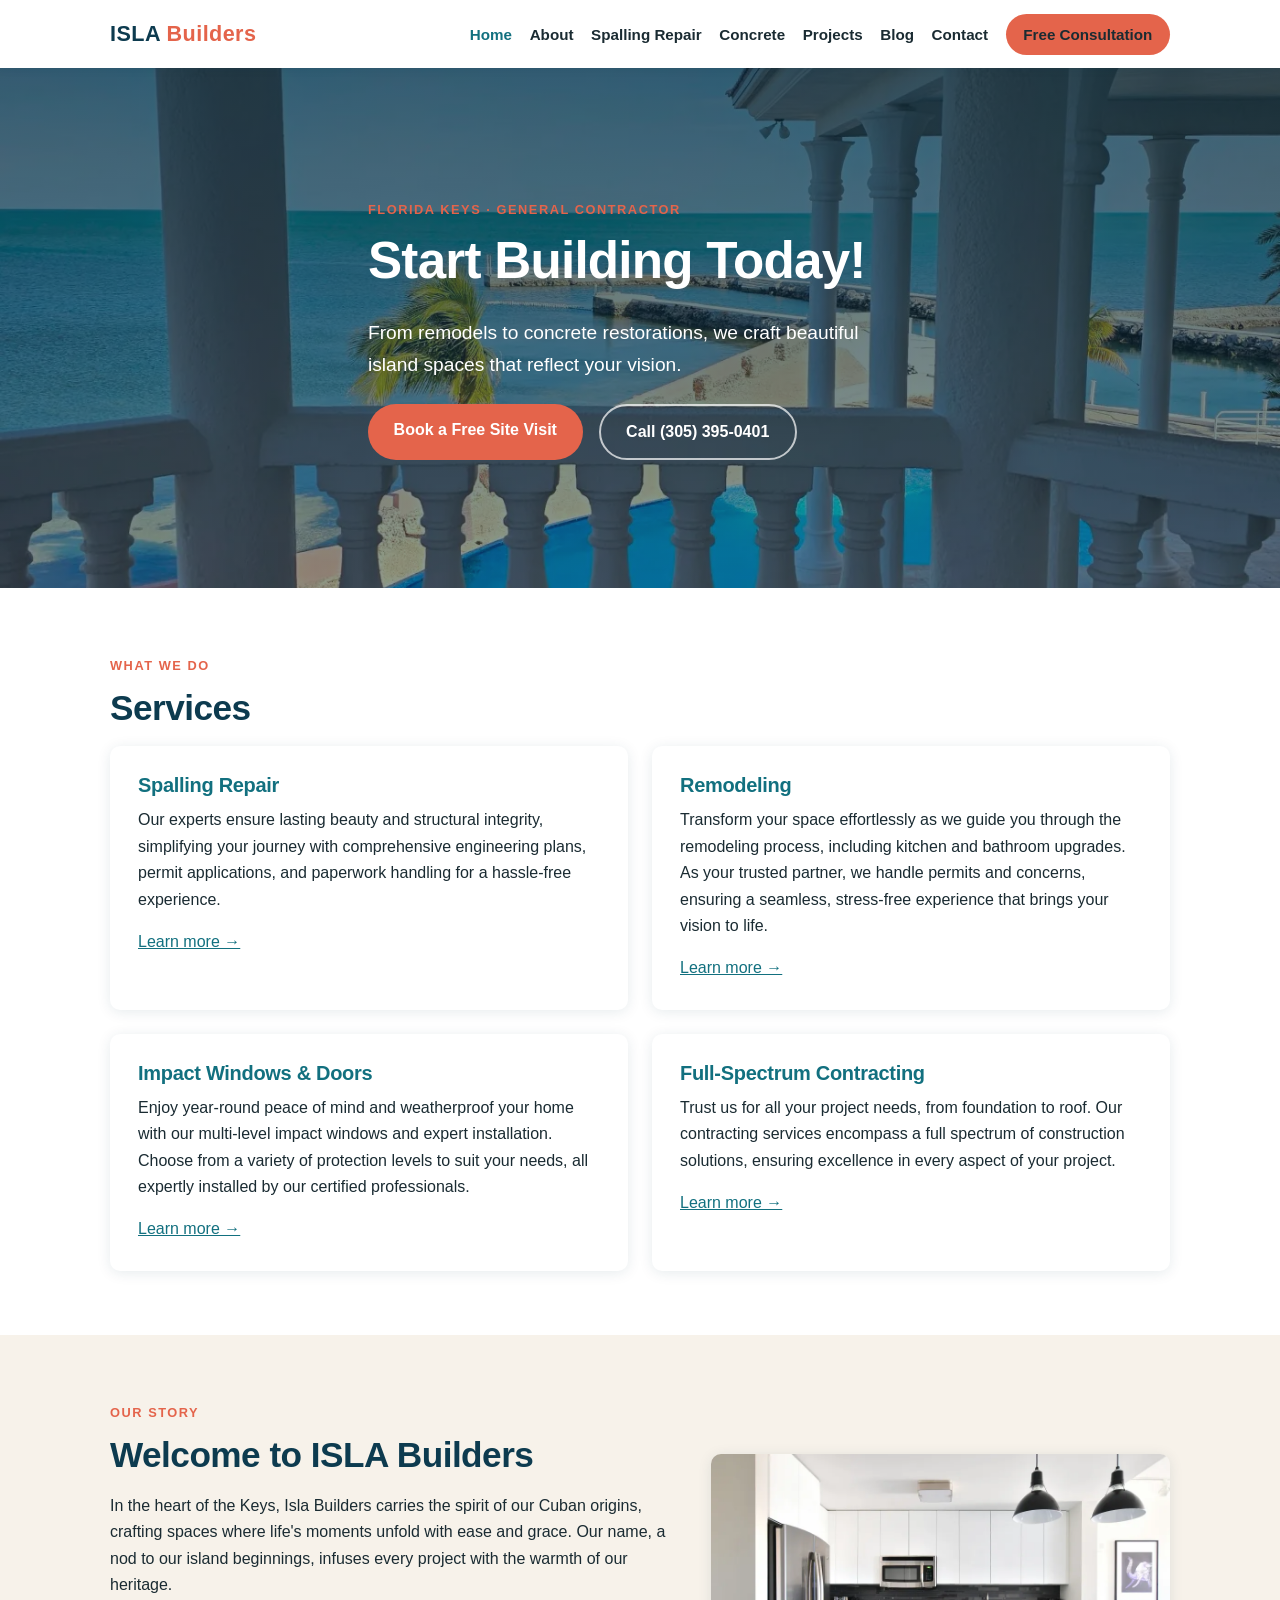
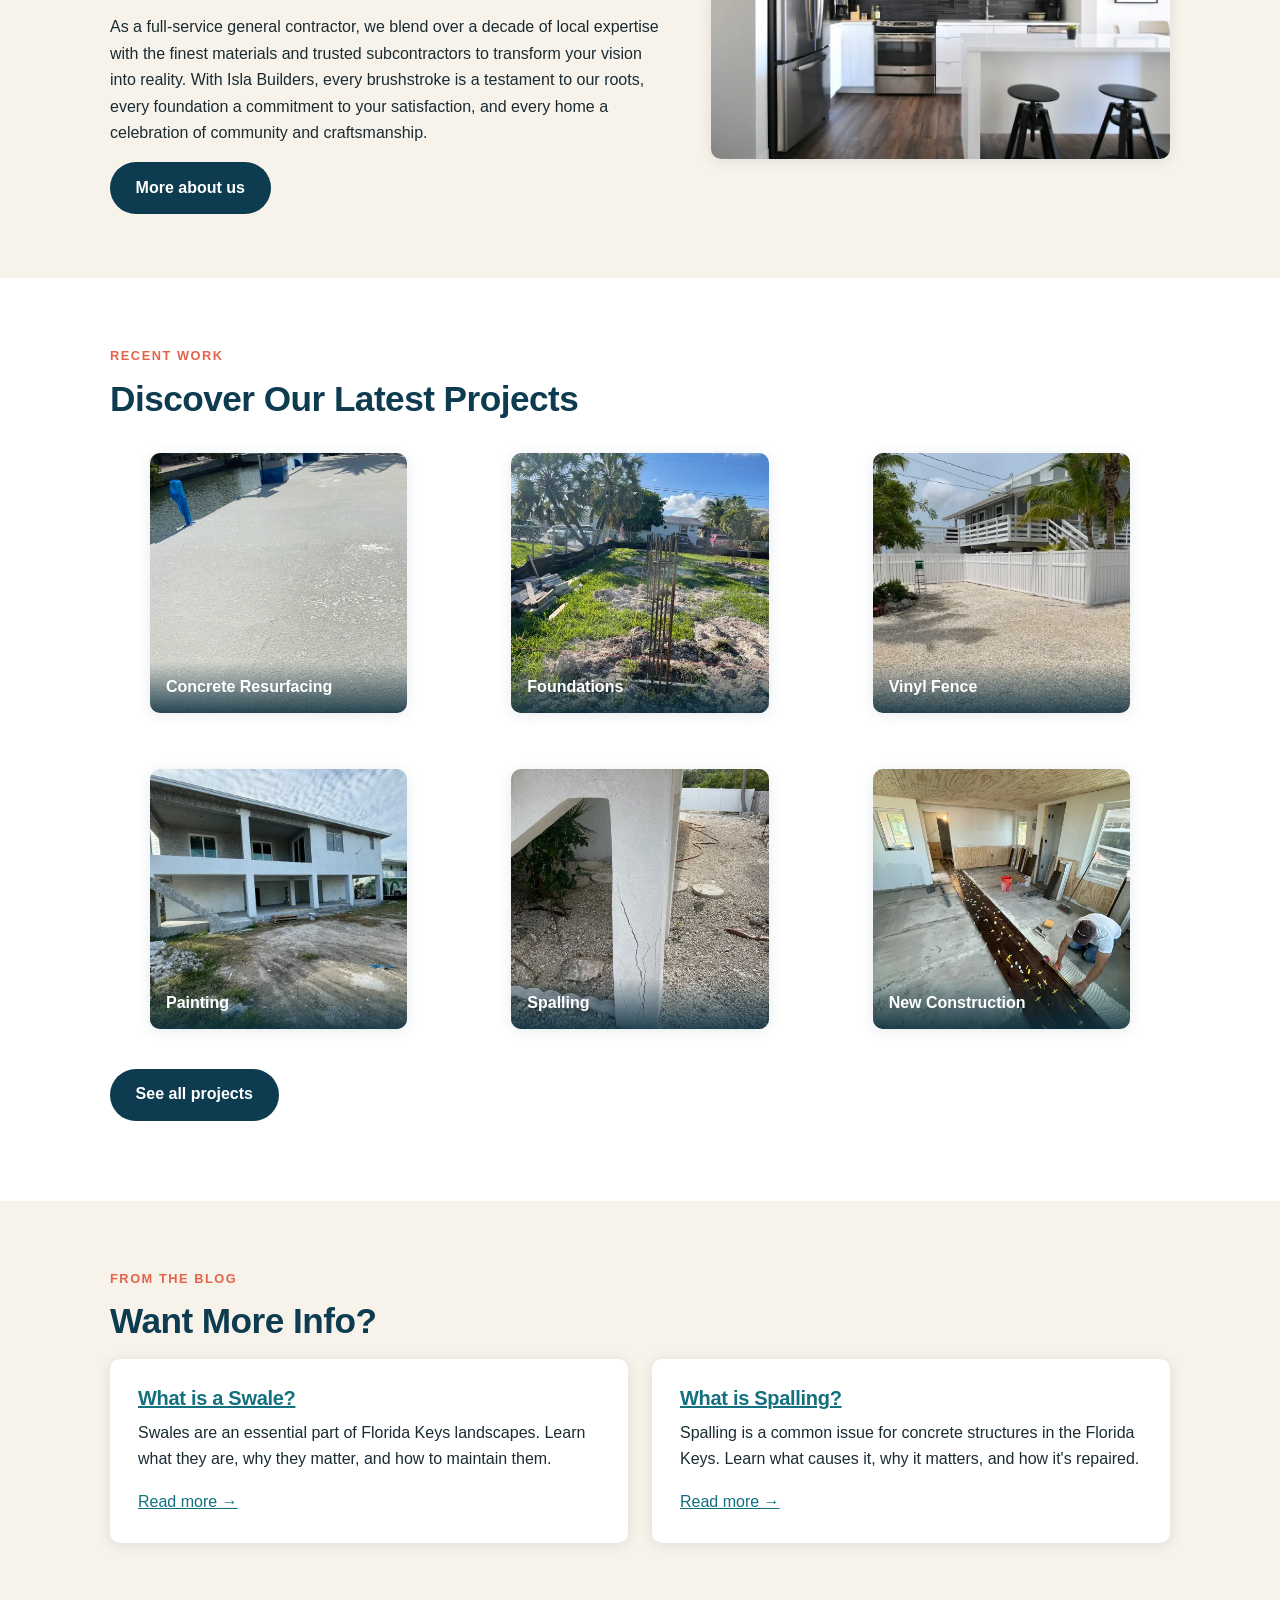
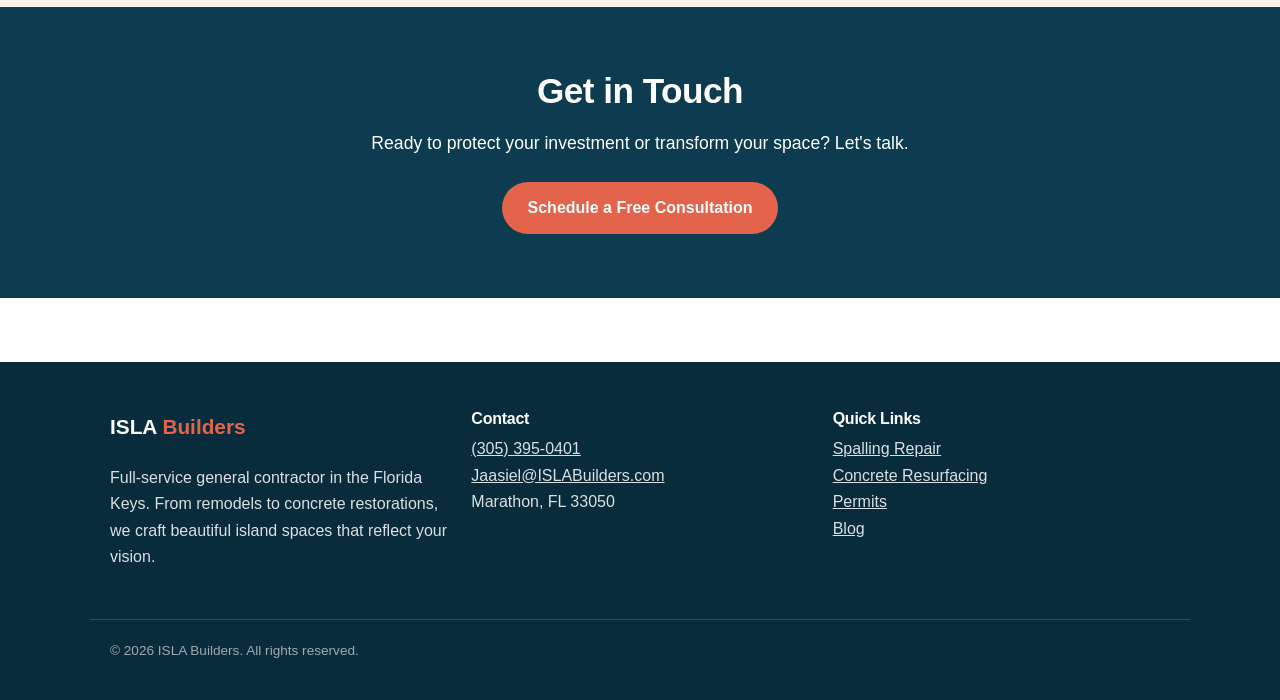
==== index.html @ 03d721b7 "Preview deploy of islabuilders.com rebuild Co-Authored-By: Claude Fable 5 <noreply@anthropic.com>" ====
<!DOCTYPE html><html lang="en"> <head><meta charset="utf-8"><meta name="viewport" content="width=device-width, initial-scale=1"><title>ISLA Builders — General Contractor in the Florida Keys</title><meta name="description" content="ISLA Builders is a full-service general contractor in the Florida Keys specializing in spalling repair, concrete resurfacing, remodeling, and impact windows."><link rel="icon" href="/favicon.ico"><link rel="canonical" href="https://bobtheminerbot.github.io/"><meta property="og:title" content="ISLA Builders — General Contractor in the Florida Keys"><meta property="og:description" content="ISLA Builders is a full-service general contractor in the Florida Keys specializing in spalling repair, concrete resurfacing, remodeling, and impact windows."><meta property="og:type" content="website"><script type="application/ld+json">{"@context":"https://schema.org","@type":"GeneralContractor","name":"ISLA Builders","telephone":"+1-305-395-0401","email":"Jaasiel@ISLABuilders.com","url":"https://www.islabuilders.com","address":{"@type":"PostalAddress","addressLocality":"Marathon","addressRegion":"FL","postalCode":"33050","addressCountry":"US"},"areaServed":"Florida Keys"}</script><link rel="stylesheet" href="/_astro/about.B6kE9vaZ.css">
<style>.hero[data-astro-cid-j7pv25f6]{position:relative;min-height:520px;display:flex}.hero-img[data-astro-cid-j7pv25f6]{position:absolute;inset:0;width:100%;height:100%;object-fit:cover}.hero-overlay[data-astro-cid-j7pv25f6]{position:relative;width:100%;display:flex;align-items:center;background:linear-gradient(#092c3cb8,#092c3c73);padding:6rem 0}.hero-overlay[data-astro-cid-j7pv25f6] h1[data-astro-cid-j7pv25f6],.hero-overlay[data-astro-cid-j7pv25f6] p[data-astro-cid-j7pv25f6]{color:var(--white)}.lede[data-astro-cid-j7pv25f6]{font-size:1.2rem;max-width:34rem}.hero-actions[data-astro-cid-j7pv25f6]{display:flex;gap:1rem;flex-wrap:wrap;margin-top:1.5rem}.welcome[data-astro-cid-j7pv25f6]{display:grid;grid-template-columns:1.1fr .9fr;gap:2.5rem;align-items:center}.welcome-img[data-astro-cid-j7pv25f6]{border-radius:var(--radius);box-shadow:var(--shadow)}@media(max-width:900px){.welcome[data-astro-cid-j7pv25f6]{grid-template-columns:1fr}}.cta-banner[data-astro-cid-j7pv25f6]{text-align:center}.cta-banner[data-astro-cid-j7pv25f6] p[data-astro-cid-j7pv25f6]{font-size:1.1rem;margin-bottom:1.5rem}
</style></head> <body> <header class="site-header" data-astro-cid-3ef6ksr2> <div class="container inner" data-astro-cid-3ef6ksr2> <a class="wordmark" href="/" data-astro-cid-3ef6ksr2>ISLA <span data-astro-cid-3ef6ksr2>Builders</span></a> <input type="checkbox" id="nav-toggle" aria-hidden="true" data-astro-cid-3ef6ksr2> <label for="nav-toggle" class="hamburger" aria-label="Menu" data-astro-cid-3ef6ksr2>☰</label> <nav data-astro-cid-3ef6ksr2> <a href="/" class="active" data-astro-cid-3ef6ksr2>Home</a><a href="/about" data-astro-cid-3ef6ksr2>About</a><a href="/spalling" data-astro-cid-3ef6ksr2>Spalling Repair</a><a href="/concrete-resurfacing" data-astro-cid-3ef6ksr2>Concrete</a><a href="/projects" data-astro-cid-3ef6ksr2>Projects</a><a href="/blog" data-astro-cid-3ef6ksr2>Blog</a><a href="/contact" data-astro-cid-3ef6ksr2>Contact</a> <a class="btn btn--primary nav-cta" href="/contact" data-astro-cid-3ef6ksr2>Free Consultation</a> </nav> </div> </header>  <main>  <section class="hero" data-astro-cid-j7pv25f6> <img src="/_astro/hero.CrGWL8c4_Z8zN9n.webp" srcset="/_astro/hero.CrGWL8c4_ZeI9fd.webp 800w, /_astro/hero.CrGWL8c4_2uaK2p.webp 1400w, /_astro/hero.CrGWL8c4_1uIW9t.webp 2000w" alt="ISLA Builders project in the Florida Keys" loading="eager" sizes="100vw" data-astro-cid-j7pv25f6="true" decoding="async" fetchpriority="auto" width="2500" height="3333" class="hero-img"> <div class="hero-overlay" data-astro-cid-j7pv25f6> <div class="container" data-astro-cid-j7pv25f6> <span class="kicker" data-astro-cid-j7pv25f6>Florida Keys · General Contractor</span> <h1 data-astro-cid-j7pv25f6>Start Building Today!</h1> <p class="lede" data-astro-cid-j7pv25f6>
From remodels to concrete restorations, we craft beautiful island
          spaces that reflect your vision.
</p> <div class="hero-actions" data-astro-cid-j7pv25f6> <a class="btn btn--primary" href="/contact" data-astro-cid-j7pv25f6>Book a Free Site Visit</a> <a class="btn btn--ghost" href="tel:+13053950401" data-astro-cid-j7pv25f6>Call (305) 395-0401</a> </div> </div> </div> </section> <section class="section" data-astro-cid-j7pv25f6> <div class="container" data-astro-cid-j7pv25f6> <span class="kicker" data-astro-cid-j7pv25f6>What we do</span> <h2 data-astro-cid-j7pv25f6>Services</h2> <div class="grid grid--2" data-astro-cid-j7pv25f6> <div class="card" data-astro-cid-j7pv25f6> <h3 data-astro-cid-j7pv25f6>Spalling Repair</h3> <p data-astro-cid-j7pv25f6>Our experts ensure lasting beauty and structural integrity, simplifying your journey with comprehensive engineering plans, permit applications, and paperwork handling for a hassle-free experience.</p> <a href="/spalling" data-astro-cid-j7pv25f6>Learn more →</a> </div><div class="card" data-astro-cid-j7pv25f6> <h3 data-astro-cid-j7pv25f6>Remodeling</h3> <p data-astro-cid-j7pv25f6>Transform your space effortlessly as we guide you through the remodeling process, including kitchen and bathroom upgrades. As your trusted partner, we handle permits and concerns, ensuring a seamless, stress-free experience that brings your vision to life.</p> <a href="/contact" data-astro-cid-j7pv25f6>Learn more →</a> </div><div class="card" data-astro-cid-j7pv25f6> <h3 data-astro-cid-j7pv25f6>Impact Windows &amp; Doors</h3> <p data-astro-cid-j7pv25f6>Enjoy year-round peace of mind and weatherproof your home with our multi-level impact windows and expert installation. Choose from a variety of protection levels to suit your needs, all expertly installed by our certified professionals.</p> <a href="/contact" data-astro-cid-j7pv25f6>Learn more →</a> </div><div class="card" data-astro-cid-j7pv25f6> <h3 data-astro-cid-j7pv25f6>Full-Spectrum Contracting</h3> <p data-astro-cid-j7pv25f6>Trust us for all your project needs, from foundation to roof. Our contracting services encompass a full spectrum of construction solutions, ensuring excellence in every aspect of your project.</p> <a href="/contact" data-astro-cid-j7pv25f6>Learn more →</a> </div> </div> </div> </section> <section class="section section--sand" data-astro-cid-j7pv25f6> <div class="container welcome" data-astro-cid-j7pv25f6> <div data-astro-cid-j7pv25f6> <span class="kicker" data-astro-cid-j7pv25f6>Our story</span> <h2 data-astro-cid-j7pv25f6>Welcome to ISLA Builders</h2> <p data-astro-cid-j7pv25f6>
In the heart of the Keys, Isla Builders carries the spirit of our
          Cuban origins, crafting spaces where life's moments unfold with ease
          and grace. Our name, a nod to our island beginnings, infuses every
          project with the warmth of our heritage.
</p> <p data-astro-cid-j7pv25f6>
As a full-service general contractor, we blend over a decade of local
          expertise with the finest materials and trusted subcontractors to
          transform your vision into reality. With Isla Builders, every
          brushstroke is a testament to our roots, every foundation a
          commitment to your satisfaction, and every home a celebration of
          community and craftsmanship.
</p> <a class="btn btn--navy" href="/about" data-astro-cid-j7pv25f6>More about us</a> </div> <img src="/_astro/welcome.XDSBcpjT_Z9kt5L.webp" srcset="/_astro/welcome.XDSBcpjT_U7wx4.webp 600w, /_astro/welcome.XDSBcpjT_Z2kfrTA.webp 1000w" alt="Craftsmanship by ISLA Builders" sizes="(max-width: 900px) 100vw, 50vw" data-astro-cid-j7pv25f6="true" loading="lazy" decoding="async" fetchpriority="auto" width="2500" height="1660" class="welcome-img"> </div> </section> <section class="section" data-astro-cid-j7pv25f6> <div class="container" data-astro-cid-j7pv25f6> <span class="kicker" data-astro-cid-j7pv25f6>Recent work</span> <h2 data-astro-cid-j7pv25f6>Discover Our Latest Projects</h2> <div class="grid grid--3" data-astro-cid-j7pv25f6> <figure class="photo-card" data-astro-cid-j7pv25f6> <img src="/_astro/concrete-resurfacing.CTmyqhlK_TsqC7.webp" srcset="/_astro/concrete-resurfacing.CTmyqhlK_Z1yEW2E.webp 500w, /_astro/concrete-resurfacing.CTmyqhlK_1rvpsD.webp 800w" alt="Concrete Resurfacing" sizes="(max-width: 600px) 100vw, 33vw" data-astro-cid-j7pv25f6="true" loading="lazy" decoding="async" fetchpriority="auto" width="2500" height="3333"> <figcaption data-astro-cid-j7pv25f6>Concrete Resurfacing</figcaption> </figure><figure class="photo-card" data-astro-cid-j7pv25f6> <img src="/_astro/foundations.DHDnV-u3_Z13i0Rs.webp" srcset="/_astro/foundations.DHDnV-u3_Z1CDR5E.webp 500w, /_astro/foundations.DHDnV-u3_Z7KvrJ.webp 800w" alt="Foundations" sizes="(max-width: 600px) 100vw, 33vw" data-astro-cid-j7pv25f6="true" loading="lazy" decoding="async" fetchpriority="auto" width="2500" height="3333"> <figcaption data-astro-cid-j7pv25f6>Foundations</figcaption> </figure><figure class="photo-card" data-astro-cid-j7pv25f6> <img src="/_astro/vinyl-fence.CwsqOlNO_1XmlJ8.webp" srcset="/_astro/vinyl-fence.CwsqOlNO_Z1ypPCJ.webp 500w, /_astro/vinyl-fence.CwsqOlNO_2r6fVn.webp 800w" alt="Vinyl Fence" sizes="(max-width: 600px) 100vw, 33vw" data-astro-cid-j7pv25f6="true" loading="lazy" decoding="async" fetchpriority="auto" width="2500" height="1875"> <figcaption data-astro-cid-j7pv25f6>Vinyl Fence</figcaption> </figure><figure class="photo-card" data-astro-cid-j7pv25f6> <img src="/_astro/painting.Dml4ag6__1ppswR.webp" srcset="/_astro/painting.Dml4ag6__B7Wqy.webp 500w, /_astro/painting.Dml4ag6__Z2j8DE0.webp 800w" alt="Painting" sizes="(max-width: 600px) 100vw, 33vw" data-astro-cid-j7pv25f6="true" loading="lazy" decoding="async" fetchpriority="auto" width="2500" height="1875"> <figcaption data-astro-cid-j7pv25f6>Painting</figcaption> </figure><figure class="photo-card" data-astro-cid-j7pv25f6> <img src="/_astro/spalling.CoTnI0O1_Tjk2N.webp" srcset="/_astro/spalling.CoTnI0O1_Z24q8ld.webp 500w, /_astro/spalling.CoTnI0O1_Z2cs8yo.webp 800w" alt="Spalling" sizes="(max-width: 600px) 100vw, 33vw" data-astro-cid-j7pv25f6="true" loading="lazy" decoding="async" fetchpriority="auto" width="2500" height="3333"> <figcaption data-astro-cid-j7pv25f6>Spalling</figcaption> </figure><figure class="photo-card" data-astro-cid-j7pv25f6> <img src="/_astro/new-construction.BGRtjx3L_MRjAK.webp" srcset="/_astro/new-construction.BGRtjx3L_2w1t7q.webp 500w, /_astro/new-construction.BGRtjx3L_Z1063DY.webp 800w" alt="New Construction" sizes="(max-width: 600px) 100vw, 33vw" data-astro-cid-j7pv25f6="true" loading="lazy" decoding="async" fetchpriority="auto" width="2500" height="3333"> <figcaption data-astro-cid-j7pv25f6>New Construction</figcaption> </figure> </div> <p style="margin-top:1.5rem;" data-astro-cid-j7pv25f6><a class="btn btn--navy" href="/projects" data-astro-cid-j7pv25f6>See all projects</a></p> </div> </section> <section class="section section--sand" data-astro-cid-j7pv25f6> <div class="container" data-astro-cid-j7pv25f6> <span class="kicker" data-astro-cid-j7pv25f6>From the blog</span> <h2 data-astro-cid-j7pv25f6>Want More Info?</h2> <div class="grid grid--2" data-astro-cid-j7pv25f6> <div class="card" data-astro-cid-j7pv25f6> <h3 data-astro-cid-j7pv25f6><a href="/blog/what-is-a-swale" data-astro-cid-j7pv25f6>What is a Swale?</a></h3> <p data-astro-cid-j7pv25f6>Swales are an essential part of Florida Keys landscapes. Learn what they are, why they matter, and how to maintain them.</p> <a href="/blog/what-is-a-swale" data-astro-cid-j7pv25f6>Read more →</a> </div><div class="card" data-astro-cid-j7pv25f6> <h3 data-astro-cid-j7pv25f6><a href="/blog/spalling" data-astro-cid-j7pv25f6>What is Spalling?</a></h3> <p data-astro-cid-j7pv25f6>Spalling is a common issue for concrete structures in the Florida Keys. Learn what causes it, why it matters, and how it&#39;s repaired.</p> <a href="/blog/spalling" data-astro-cid-j7pv25f6>Read more →</a> </div> </div> </div> </section> <section class="section section--navy" data-astro-cid-j7pv25f6> <div class="container cta-banner" data-astro-cid-j7pv25f6> <h2 data-astro-cid-j7pv25f6>Get in Touch</h2> <p data-astro-cid-j7pv25f6>Ready to protect your investment or transform your space? Let's talk.</p> <a class="btn btn--primary" href="/contact" data-astro-cid-j7pv25f6>Schedule a Free Consultation</a> </div> </section>  </main> <footer class="site-footer" data-astro-cid-sz7xmlte> <div class="container grid grid--3" data-astro-cid-sz7xmlte> <div data-astro-cid-sz7xmlte> <p class="wordmark" data-astro-cid-sz7xmlte>ISLA <span data-astro-cid-sz7xmlte>Builders</span></p> <p data-astro-cid-sz7xmlte>
Full-service general contractor in the Florida Keys. From remodels to
        concrete restorations, we craft beautiful island spaces that reflect
        your vision.
</p> </div> <div data-astro-cid-sz7xmlte> <h3 data-astro-cid-sz7xmlte>Contact</h3> <p data-astro-cid-sz7xmlte> <a href="tel:+13053950401" data-astro-cid-sz7xmlte>(305) 395-0401</a><br data-astro-cid-sz7xmlte> <a href="mailto:Jaasiel@ISLABuilders.com" data-astro-cid-sz7xmlte>Jaasiel@ISLABuilders.com</a><br data-astro-cid-sz7xmlte>
Marathon, FL 33050
</p> </div> <div data-astro-cid-sz7xmlte> <h3 data-astro-cid-sz7xmlte>Quick Links</h3> <p data-astro-cid-sz7xmlte> <a href="/spalling" data-astro-cid-sz7xmlte>Spalling Repair</a><br data-astro-cid-sz7xmlte> <a href="/concrete-resurfacing" data-astro-cid-sz7xmlte>Concrete Resurfacing</a><br data-astro-cid-sz7xmlte> <a href="/permits" data-astro-cid-sz7xmlte>Permits</a><br data-astro-cid-sz7xmlte> <a href="/blog" data-astro-cid-sz7xmlte>Blog</a> </p> </div> </div> <div class="container legal" data-astro-cid-sz7xmlte> <p data-astro-cid-sz7xmlte>© 2026 ISLA Builders. All rights reserved.</p> </div> </footer>  </body></html>
---- _astro/about.B6kE9vaZ.css ----
.site-header[data-astro-cid-3ef6ksr2]{position:sticky;top:0;z-index:50;background:var(--white);box-shadow:0 1px 8px #0d3b4f1f}.inner[data-astro-cid-3ef6ksr2]{display:flex;align-items:center;justify-content:space-between;padding-top:.85rem;padding-bottom:.85rem;gap:1rem}.wordmark[data-astro-cid-3ef6ksr2]{font-size:1.35rem;font-weight:800;letter-spacing:.02em;color:var(--navy);text-decoration:none}.wordmark[data-astro-cid-3ef6ksr2] span[data-astro-cid-3ef6ksr2]{color:var(--coral)}nav[data-astro-cid-3ef6ksr2]{display:flex;align-items:center;gap:1.1rem;flex-wrap:wrap}nav[data-astro-cid-3ef6ksr2] a[data-astro-cid-3ef6ksr2]{color:var(--ink);text-decoration:none;font-weight:600;font-size:.95rem}nav[data-astro-cid-3ef6ksr2] a[data-astro-cid-3ef6ksr2]:hover,nav[data-astro-cid-3ef6ksr2] a[data-astro-cid-3ef6ksr2].active{color:var(--teal)}.nav-cta[data-astro-cid-3ef6ksr2]{color:var(--white);padding:.5rem 1.1rem;font-size:.9rem}#nav-toggle[data-astro-cid-3ef6ksr2],.hamburger[data-astro-cid-3ef6ksr2]{display:none}@media(max-width:820px){.hamburger[data-astro-cid-3ef6ksr2]{display:block;font-size:1.6rem;color:var(--navy);cursor:pointer;user-select:none}nav[data-astro-cid-3ef6ksr2]{display:none;position:absolute;top:100%;left:0;right:0;flex-direction:column;background:var(--white);padding:1rem 1.25rem 1.5rem;box-shadow:0 8px 16px #0d3b4f26}#nav-toggle[data-astro-cid-3ef6ksr2]:checked~nav[data-astro-cid-3ef6ksr2]{display:flex}}.site-footer[data-astro-cid-sz7xmlte]{background:var(--navy-dark);color:#ffffffd9;padding:3rem 0 1.5rem;margin-top:4rem}.site-footer[data-astro-cid-sz7xmlte] h3[data-astro-cid-sz7xmlte]{color:var(--white);font-size:1rem}.site-footer[data-astro-cid-sz7xmlte] a[data-astro-cid-sz7xmlte]{color:#ffffffd9}.site-footer[data-astro-cid-sz7xmlte] a[data-astro-cid-sz7xmlte]:hover{color:var(--white)}.wordmark[data-astro-cid-sz7xmlte]{font-size:1.3rem;font-weight:800;color:var(--white)}.wordmark[data-astro-cid-sz7xmlte] span[data-astro-cid-sz7xmlte]{color:var(--coral)}.legal[data-astro-cid-sz7xmlte]{margin-top:2rem;padding-top:1.25rem;border-top:1px solid rgba(255,255,255,.15);font-size:.85rem;color:#fff9}:root{--navy: #0d3b4f;--navy-dark: #092c3c;--teal: #12707f;--sand: #f7f2ea;--sand-dark: #efe6d8;--coral: #e4644b;--coral-dark: #c94f38;--ink: #1a2b32;--muted: #5b6f78;--white: #ffffff;--radius: 10px;--shadow: 0 2px 14px rgba(13, 59, 79, .1);--font: -apple-system, BlinkMacSystemFont, "Segoe UI", Roboto, Helvetica, Arial, sans-serif}*{box-sizing:border-box}html{font-family:var(--font);color:var(--ink);background:var(--white);scroll-behavior:smooth}body{margin:0;line-height:1.65}img{max-width:100%;height:auto;display:block}h1,h2,h3,h4{line-height:1.15;letter-spacing:-.015em;color:var(--navy);margin:0 0 .5em}h1{font-size:clamp(2rem,5vw,3.2rem);font-weight:800}h2{font-size:clamp(1.5rem,3.5vw,2.2rem);font-weight:750}h3{font-size:1.25rem;font-weight:700}p{margin:0 0 1em}a{color:var(--teal)}.container{max-width:1100px;margin:0 auto;padding:0 1.25rem}.section{padding:4rem 0}.section--sand{background:var(--sand)}.section--navy{background:var(--navy)}.section--navy h2,.section--navy p{color:var(--white)}.kicker{display:inline-block;text-transform:uppercase;letter-spacing:.12em;font-size:.8rem;font-weight:700;color:var(--coral);margin-bottom:.75rem}.btn{display:inline-block;padding:.8rem 1.6rem;border-radius:999px;font-weight:700;text-decoration:none;transition:background .15s ease,transform .15s ease}.btn:hover{transform:translateY(-1px)}.btn--primary{background:var(--coral);color:var(--white)}.btn--primary:hover{background:var(--coral-dark)}.btn--ghost{background:transparent;color:var(--white);border:2px solid rgba(255,255,255,.7)}.btn--ghost:hover{border-color:var(--white)}.btn--navy{background:var(--navy);color:var(--white)}.btn--navy:hover{background:var(--navy-dark)}.grid{display:grid;gap:1.5rem}.grid--2{grid-template-columns:repeat(2,1fr)}.grid--3{grid-template-columns:repeat(3,1fr)}.grid--4{grid-template-columns:repeat(4,1fr)}@media(max-width:900px){.grid--3,.grid--4{grid-template-columns:repeat(2,1fr)}}@media(max-width:600px){.grid--2,.grid--3,.grid--4{grid-template-columns:1fr}.section{padding:2.75rem 0}}.card{background:var(--white);border-radius:var(--radius);box-shadow:var(--shadow);padding:1.75rem}.card h3{color:var(--teal)}.photo-card{position:relative;border-radius:var(--radius);overflow:hidden;box-shadow:var(--shadow)}.photo-card img{width:100%;height:260px;object-fit:cover}.photo-card figcaption{position:absolute;inset:auto 0 0;padding:.75rem 1rem;background:linear-gradient(transparent,#092c3cd9);color:var(--white);font-weight:700}.prose{max-width:720px}.prose h2,.prose h3,.prose h4{margin-top:1.75em}.prose img{border-radius:var(--radius)}
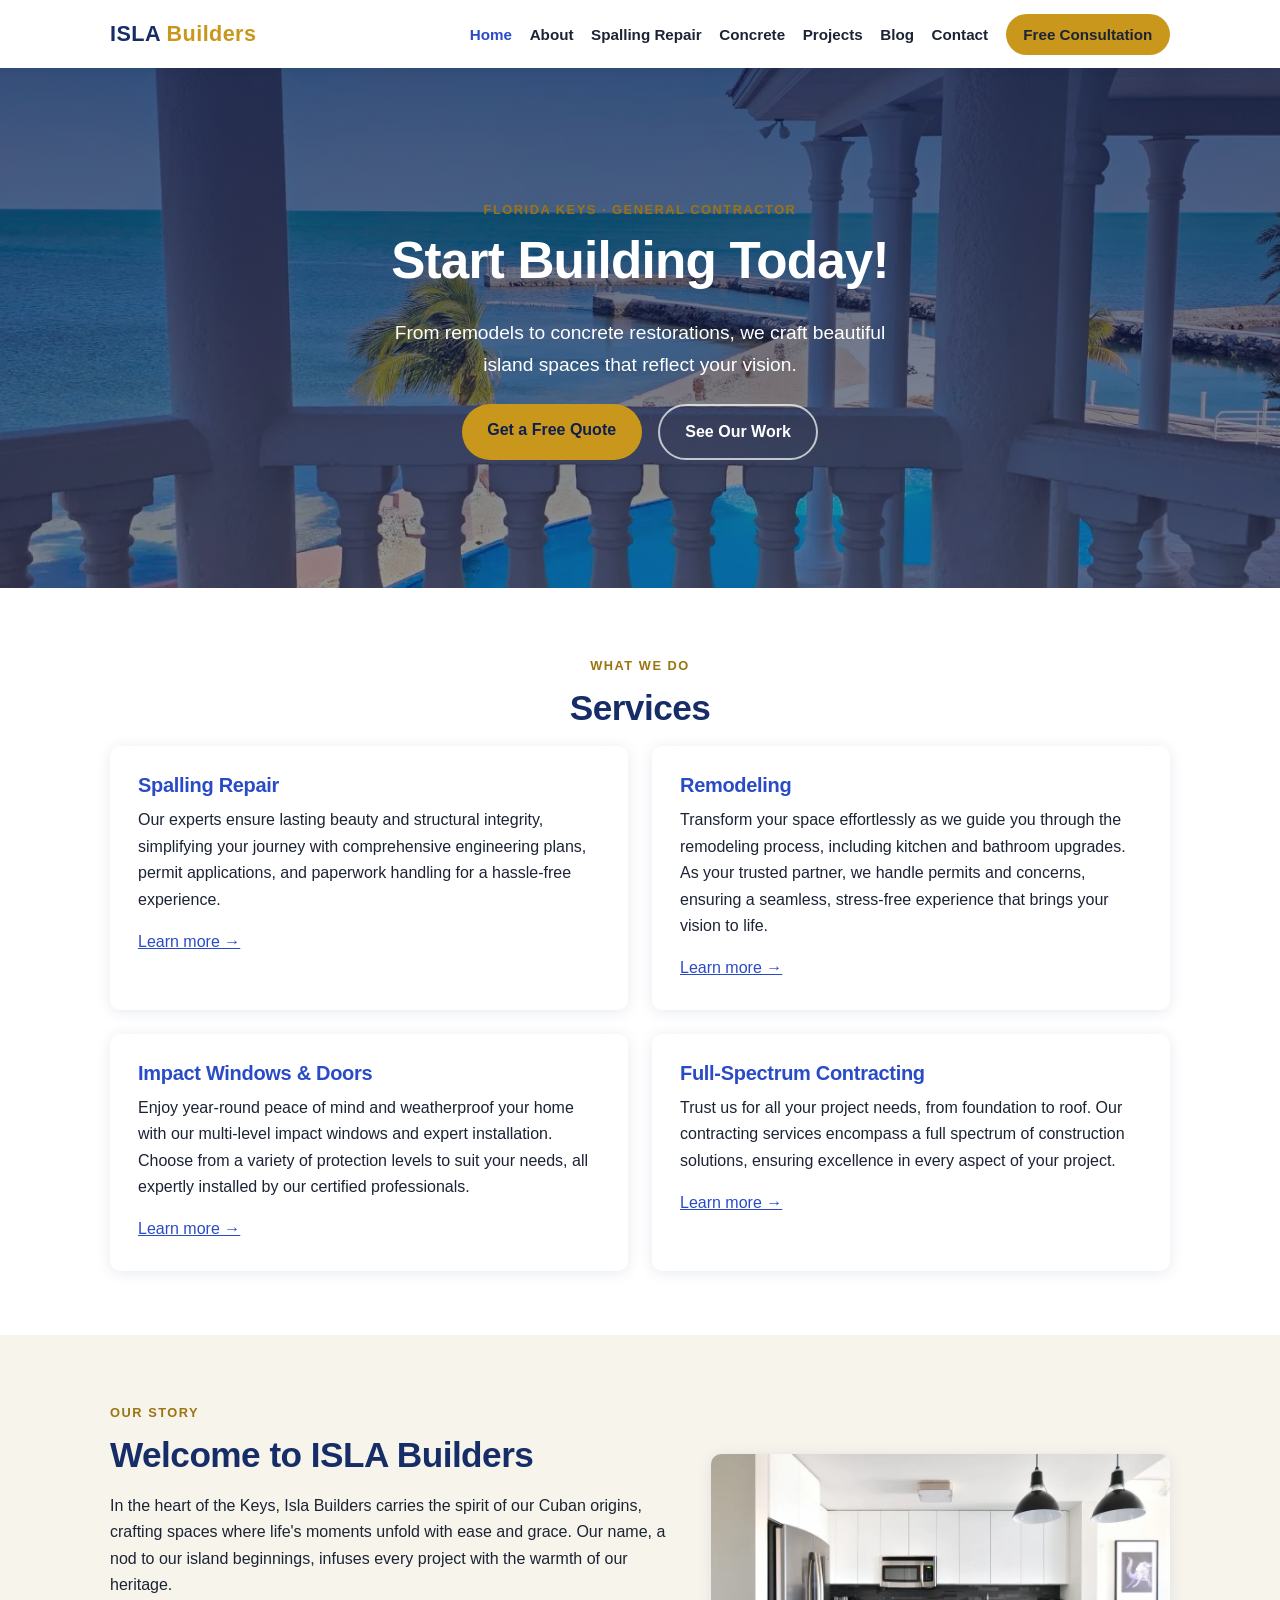
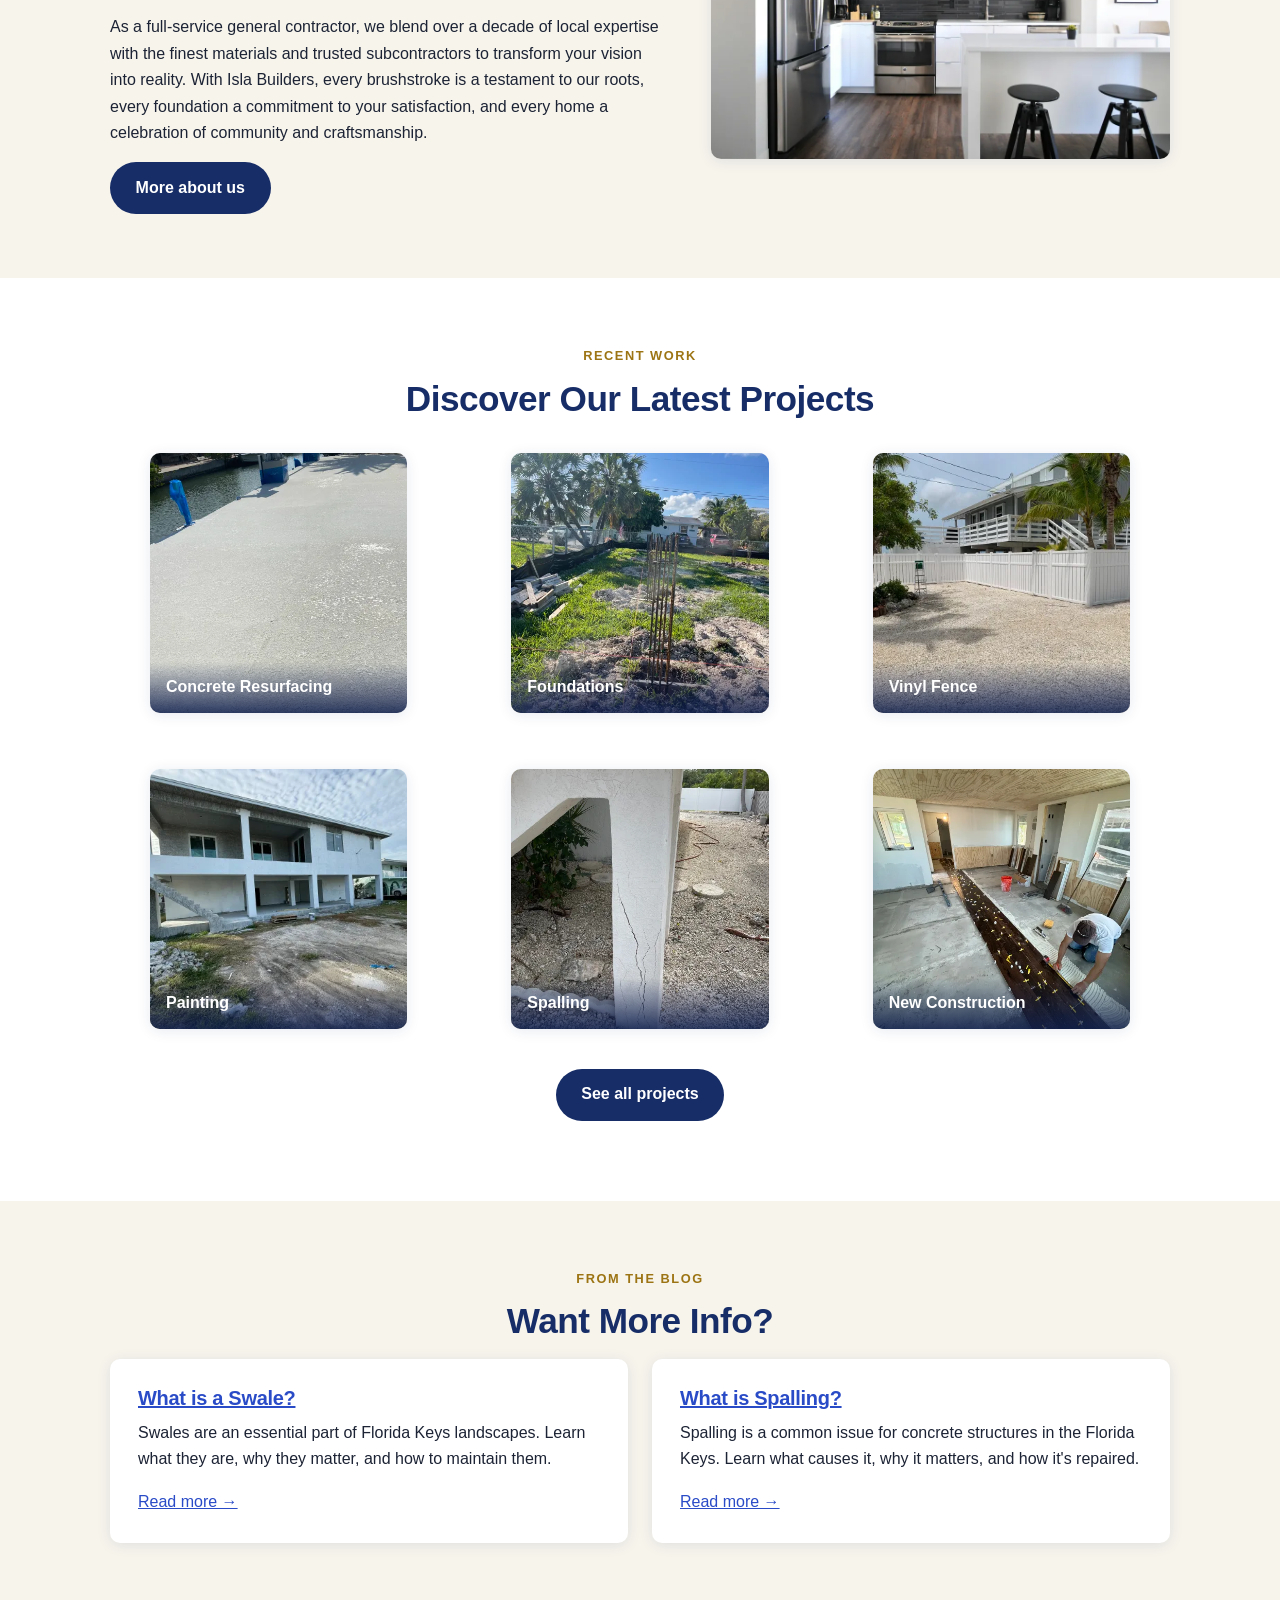
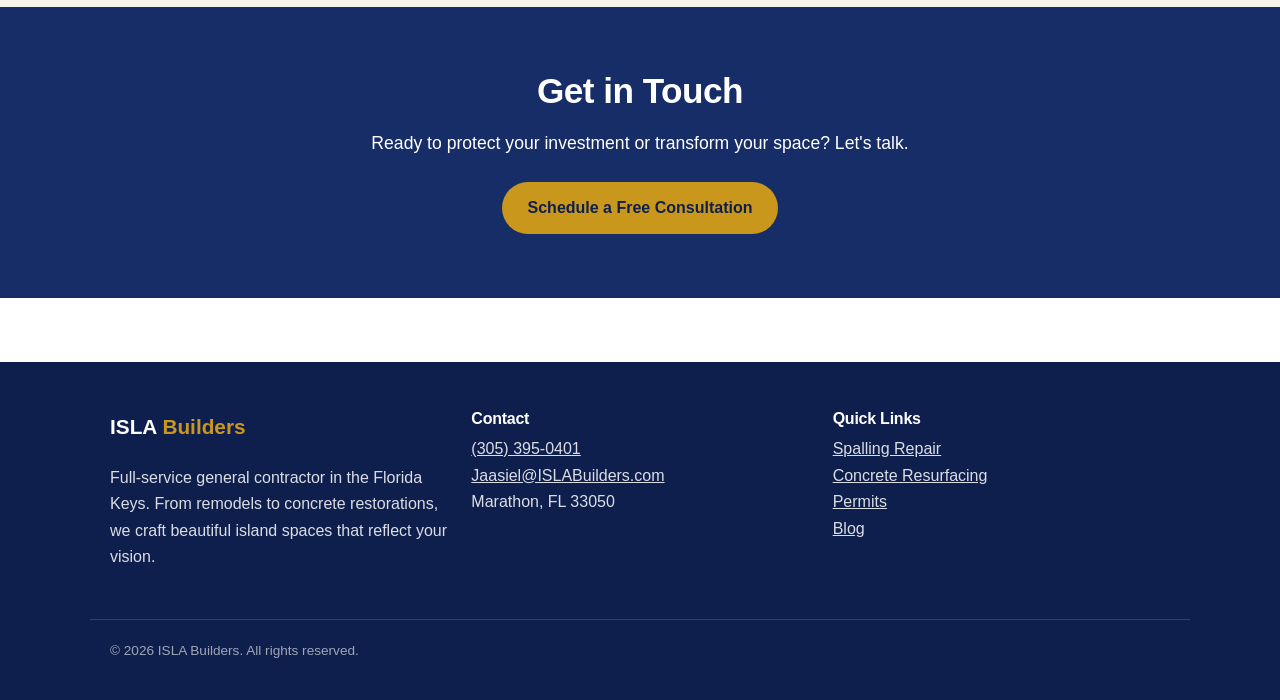
==== commit 73ef533c: "Deploy: royal blue/gold palette, centered layout, contact form Co-Authored-By: Claude Fable 5 <norep" ====
--- a/index.html
+++ b/index.html
@@ -1,9 +1,9 @@
-<!DOCTYPE html><html lang="en"> <head><meta charset="utf-8"><meta name="viewport" content="width=device-width, initial-scale=1"><title>ISLA Builders — General Contractor in the Florida Keys</title><meta name="description" content="ISLA Builders is a full-service general contractor in the Florida Keys specializing in spalling repair, concrete resurfacing, remodeling, and impact windows."><link rel="icon" href="/favicon.ico"><link rel="canonical" href="https://bobtheminerbot.github.io/"><meta property="og:title" content="ISLA Builders — General Contractor in the Florida Keys"><meta property="og:description" content="ISLA Builders is a full-service general contractor in the Florida Keys specializing in spalling repair, concrete resurfacing, remodeling, and impact windows."><meta property="og:type" content="website"><script type="application/ld+json">{"@context":"https://schema.org","@type":"GeneralContractor","name":"ISLA Builders","telephone":"+1-305-395-0401","email":"Jaasiel@ISLABuilders.com","url":"https://www.islabuilders.com","address":{"@type":"PostalAddress","addressLocality":"Marathon","addressRegion":"FL","postalCode":"33050","addressCountry":"US"},"areaServed":"Florida Keys"}</script><link rel="stylesheet" href="/_astro/about.B6kE9vaZ.css">
-<style>.hero[data-astro-cid-j7pv25f6]{position:relative;min-height:520px;display:flex}.hero-img[data-astro-cid-j7pv25f6]{position:absolute;inset:0;width:100%;height:100%;object-fit:cover}.hero-overlay[data-astro-cid-j7pv25f6]{position:relative;width:100%;display:flex;align-items:center;background:linear-gradient(#092c3cb8,#092c3c73);padding:6rem 0}.hero-overlay[data-astro-cid-j7pv25f6] h1[data-astro-cid-j7pv25f6],.hero-overlay[data-astro-cid-j7pv25f6] p[data-astro-cid-j7pv25f6]{color:var(--white)}.lede[data-astro-cid-j7pv25f6]{font-size:1.2rem;max-width:34rem}.hero-actions[data-astro-cid-j7pv25f6]{display:flex;gap:1rem;flex-wrap:wrap;margin-top:1.5rem}.welcome[data-astro-cid-j7pv25f6]{display:grid;grid-template-columns:1.1fr .9fr;gap:2.5rem;align-items:center}.welcome-img[data-astro-cid-j7pv25f6]{border-radius:var(--radius);box-shadow:var(--shadow)}@media(max-width:900px){.welcome[data-astro-cid-j7pv25f6]{grid-template-columns:1fr}}.cta-banner[data-astro-cid-j7pv25f6]{text-align:center}.cta-banner[data-astro-cid-j7pv25f6] p[data-astro-cid-j7pv25f6]{font-size:1.1rem;margin-bottom:1.5rem}
+<!DOCTYPE html><html lang="en"> <head><meta charset="utf-8"><meta name="viewport" content="width=device-width, initial-scale=1"><title>ISLA Builders — General Contractor in the Florida Keys</title><meta name="description" content="ISLA Builders is a full-service general contractor in the Florida Keys specializing in spalling repair, concrete resurfacing, remodeling, and impact windows."><link rel="icon" href="/favicon.ico"><link rel="canonical" href="https://bobtheminerbot.github.io/"><meta property="og:title" content="ISLA Builders — General Contractor in the Florida Keys"><meta property="og:description" content="ISLA Builders is a full-service general contractor in the Florida Keys specializing in spalling repair, concrete resurfacing, remodeling, and impact windows."><meta property="og:type" content="website"><script type="application/ld+json">{"@context":"https://schema.org","@type":"GeneralContractor","name":"ISLA Builders","telephone":"+1-305-395-0401","email":"Jaasiel@ISLABuilders.com","url":"https://www.islabuilders.com","address":{"@type":"PostalAddress","addressLocality":"Marathon","addressRegion":"FL","postalCode":"33050","addressCountry":"US"},"areaServed":"Florida Keys"}</script><link rel="stylesheet" href="/_astro/about.gIAA44RT.css">
+<style>.hero[data-astro-cid-j7pv25f6]{position:relative;min-height:520px;display:flex}.hero-img[data-astro-cid-j7pv25f6]{position:absolute;inset:0;width:100%;height:100%;object-fit:cover}.hero-overlay[data-astro-cid-j7pv25f6]{position:relative;width:100%;display:flex;align-items:center;background:linear-gradient(#0f1f4dbd,#0f1f4d73);padding:6rem 0}.hero-overlay[data-astro-cid-j7pv25f6] h1[data-astro-cid-j7pv25f6],.hero-overlay[data-astro-cid-j7pv25f6] p[data-astro-cid-j7pv25f6]{color:var(--white)}.hero-overlay[data-astro-cid-j7pv25f6] .container[data-astro-cid-j7pv25f6]{text-align:center}.lede[data-astro-cid-j7pv25f6]{font-size:1.2rem;max-width:34rem;margin-inline:auto}.hero-actions[data-astro-cid-j7pv25f6]{display:flex;gap:1rem;flex-wrap:wrap;margin-top:1.5rem;justify-content:center}.welcome[data-astro-cid-j7pv25f6]{display:grid;grid-template-columns:1.1fr .9fr;gap:2.5rem;align-items:center}.welcome-img[data-astro-cid-j7pv25f6]{border-radius:var(--radius);box-shadow:var(--shadow)}@media(max-width:900px){.welcome[data-astro-cid-j7pv25f6]{grid-template-columns:1fr}}.cta-banner[data-astro-cid-j7pv25f6]{text-align:center}.cta-banner[data-astro-cid-j7pv25f6] p[data-astro-cid-j7pv25f6]{font-size:1.1rem;margin-bottom:1.5rem}
 </style></head> <body> <header class="site-header" data-astro-cid-3ef6ksr2> <div class="container inner" data-astro-cid-3ef6ksr2> <a class="wordmark" href="/" data-astro-cid-3ef6ksr2>ISLA <span data-astro-cid-3ef6ksr2>Builders</span></a> <input type="checkbox" id="nav-toggle" aria-hidden="true" data-astro-cid-3ef6ksr2> <label for="nav-toggle" class="hamburger" aria-label="Menu" data-astro-cid-3ef6ksr2>☰</label> <nav data-astro-cid-3ef6ksr2> <a href="/" class="active" data-astro-cid-3ef6ksr2>Home</a><a href="/about" data-astro-cid-3ef6ksr2>About</a><a href="/spalling" data-astro-cid-3ef6ksr2>Spalling Repair</a><a href="/concrete-resurfacing" data-astro-cid-3ef6ksr2>Concrete</a><a href="/projects" data-astro-cid-3ef6ksr2>Projects</a><a href="/blog" data-astro-cid-3ef6ksr2>Blog</a><a href="/contact" data-astro-cid-3ef6ksr2>Contact</a> <a class="btn btn--primary nav-cta" href="/contact" data-astro-cid-3ef6ksr2>Free Consultation</a> </nav> </div> </header>  <main>  <section class="hero" data-astro-cid-j7pv25f6> <img src="/_astro/hero.CrGWL8c4_Z8zN9n.webp" srcset="/_astro/hero.CrGWL8c4_ZeI9fd.webp 800w, /_astro/hero.CrGWL8c4_2uaK2p.webp 1400w, /_astro/hero.CrGWL8c4_1uIW9t.webp 2000w" alt="ISLA Builders project in the Florida Keys" loading="eager" sizes="100vw" data-astro-cid-j7pv25f6="true" decoding="async" fetchpriority="auto" width="2500" height="3333" class="hero-img"> <div class="hero-overlay" data-astro-cid-j7pv25f6> <div class="container" data-astro-cid-j7pv25f6> <span class="kicker" data-astro-cid-j7pv25f6>Florida Keys · General Contractor</span> <h1 data-astro-cid-j7pv25f6>Start Building Today!</h1> <p class="lede" data-astro-cid-j7pv25f6>
 From remodels to concrete restorations, we craft beautiful island
           spaces that reflect your vision.
-</p> <div class="hero-actions" data-astro-cid-j7pv25f6> <a class="btn btn--primary" href="/contact" data-astro-cid-j7pv25f6>Book a Free Site Visit</a> <a class="btn btn--ghost" href="tel:+13053950401" data-astro-cid-j7pv25f6>Call (305) 395-0401</a> </div> </div> </div> </section> <section class="section" data-astro-cid-j7pv25f6> <div class="container" data-astro-cid-j7pv25f6> <span class="kicker" data-astro-cid-j7pv25f6>What we do</span> <h2 data-astro-cid-j7pv25f6>Services</h2> <div class="grid grid--2" data-astro-cid-j7pv25f6> <div class="card" data-astro-cid-j7pv25f6> <h3 data-astro-cid-j7pv25f6>Spalling Repair</h3> <p data-astro-cid-j7pv25f6>Our experts ensure lasting beauty and structural integrity, simplifying your journey with comprehensive engineering plans, permit applications, and paperwork handling for a hassle-free experience.</p> <a href="/spalling" data-astro-cid-j7pv25f6>Learn more →</a> </div><div class="card" data-astro-cid-j7pv25f6> <h3 data-astro-cid-j7pv25f6>Remodeling</h3> <p data-astro-cid-j7pv25f6>Transform your space effortlessly as we guide you through the remodeling process, including kitchen and bathroom upgrades. As your trusted partner, we handle permits and concerns, ensuring a seamless, stress-free experience that brings your vision to life.</p> <a href="/contact" data-astro-cid-j7pv25f6>Learn more →</a> </div><div class="card" data-astro-cid-j7pv25f6> <h3 data-astro-cid-j7pv25f6>Impact Windows &amp; Doors</h3> <p data-astro-cid-j7pv25f6>Enjoy year-round peace of mind and weatherproof your home with our multi-level impact windows and expert installation. Choose from a variety of protection levels to suit your needs, all expertly installed by our certified professionals.</p> <a href="/contact" data-astro-cid-j7pv25f6>Learn more →</a> </div><div class="card" data-astro-cid-j7pv25f6> <h3 data-astro-cid-j7pv25f6>Full-Spectrum Contracting</h3> <p data-astro-cid-j7pv25f6>Trust us for all your project needs, from foundation to roof. Our contracting services encompass a full spectrum of construction solutions, ensuring excellence in every aspect of your project.</p> <a href="/contact" data-astro-cid-j7pv25f6>Learn more →</a> </div> </div> </div> </section> <section class="section section--sand" data-astro-cid-j7pv25f6> <div class="container welcome" data-astro-cid-j7pv25f6> <div data-astro-cid-j7pv25f6> <span class="kicker" data-astro-cid-j7pv25f6>Our story</span> <h2 data-astro-cid-j7pv25f6>Welcome to ISLA Builders</h2> <p data-astro-cid-j7pv25f6>
+</p> <div class="hero-actions" data-astro-cid-j7pv25f6> <a class="btn btn--primary" href="/contact" data-astro-cid-j7pv25f6>Get a Free Quote</a> <a class="btn btn--ghost" href="/projects" data-astro-cid-j7pv25f6>See Our Work</a> </div> </div> </div> </section> <section class="section" data-astro-cid-j7pv25f6> <div class="container" data-astro-cid-j7pv25f6> <div class="section-head" data-astro-cid-j7pv25f6> <span class="kicker" data-astro-cid-j7pv25f6>What we do</span> <h2 data-astro-cid-j7pv25f6>Services</h2> </div> <div class="grid grid--2" data-astro-cid-j7pv25f6> <div class="card" data-astro-cid-j7pv25f6> <h3 data-astro-cid-j7pv25f6>Spalling Repair</h3> <p data-astro-cid-j7pv25f6>Our experts ensure lasting beauty and structural integrity, simplifying your journey with comprehensive engineering plans, permit applications, and paperwork handling for a hassle-free experience.</p> <a href="/spalling" data-astro-cid-j7pv25f6>Learn more →</a> </div><div class="card" data-astro-cid-j7pv25f6> <h3 data-astro-cid-j7pv25f6>Remodeling</h3> <p data-astro-cid-j7pv25f6>Transform your space effortlessly as we guide you through the remodeling process, including kitchen and bathroom upgrades. As your trusted partner, we handle permits and concerns, ensuring a seamless, stress-free experience that brings your vision to life.</p> <a href="/contact" data-astro-cid-j7pv25f6>Learn more →</a> </div><div class="card" data-astro-cid-j7pv25f6> <h3 data-astro-cid-j7pv25f6>Impact Windows &amp; Doors</h3> <p data-astro-cid-j7pv25f6>Enjoy year-round peace of mind and weatherproof your home with our multi-level impact windows and expert installation. Choose from a variety of protection levels to suit your needs, all expertly installed by our certified professionals.</p> <a href="/contact" data-astro-cid-j7pv25f6>Learn more →</a> </div><div class="card" data-astro-cid-j7pv25f6> <h3 data-astro-cid-j7pv25f6>Full-Spectrum Contracting</h3> <p data-astro-cid-j7pv25f6>Trust us for all your project needs, from foundation to roof. Our contracting services encompass a full spectrum of construction solutions, ensuring excellence in every aspect of your project.</p> <a href="/contact" data-astro-cid-j7pv25f6>Learn more →</a> </div> </div> </div> </section> <section class="section section--sand" data-astro-cid-j7pv25f6> <div class="container welcome" data-astro-cid-j7pv25f6> <div data-astro-cid-j7pv25f6> <span class="kicker" data-astro-cid-j7pv25f6>Our story</span> <h2 data-astro-cid-j7pv25f6>Welcome to ISLA Builders</h2> <p data-astro-cid-j7pv25f6>
 In the heart of the Keys, Isla Builders carries the spirit of our
           Cuban origins, crafting spaces where life's moments unfold with ease
           and grace. Our name, a nod to our island beginnings, infuses every
@@ -15,7 +15,7 @@
           brushstroke is a testament to our roots, every foundation a
           commitment to your satisfaction, and every home a celebration of
           community and craftsmanship.
-</p> <a class="btn btn--navy" href="/about" data-astro-cid-j7pv25f6>More about us</a> </div> <img src="/_astro/welcome.XDSBcpjT_Z9kt5L.webp" srcset="/_astro/welcome.XDSBcpjT_U7wx4.webp 600w, /_astro/welcome.XDSBcpjT_Z2kfrTA.webp 1000w" alt="Craftsmanship by ISLA Builders" sizes="(max-width: 900px) 100vw, 50vw" data-astro-cid-j7pv25f6="true" loading="lazy" decoding="async" fetchpriority="auto" width="2500" height="1660" class="welcome-img"> </div> </section> <section class="section" data-astro-cid-j7pv25f6> <div class="container" data-astro-cid-j7pv25f6> <span class="kicker" data-astro-cid-j7pv25f6>Recent work</span> <h2 data-astro-cid-j7pv25f6>Discover Our Latest Projects</h2> <div class="grid grid--3" data-astro-cid-j7pv25f6> <figure class="photo-card" data-astro-cid-j7pv25f6> <img src="/_astro/concrete-resurfacing.CTmyqhlK_TsqC7.webp" srcset="/_astro/concrete-resurfacing.CTmyqhlK_Z1yEW2E.webp 500w, /_astro/concrete-resurfacing.CTmyqhlK_1rvpsD.webp 800w" alt="Concrete Resurfacing" sizes="(max-width: 600px) 100vw, 33vw" data-astro-cid-j7pv25f6="true" loading="lazy" decoding="async" fetchpriority="auto" width="2500" height="3333"> <figcaption data-astro-cid-j7pv25f6>Concrete Resurfacing</figcaption> </figure><figure class="photo-card" data-astro-cid-j7pv25f6> <img src="/_astro/foundations.DHDnV-u3_Z13i0Rs.webp" srcset="/_astro/foundations.DHDnV-u3_Z1CDR5E.webp 500w, /_astro/foundations.DHDnV-u3_Z7KvrJ.webp 800w" alt="Foundations" sizes="(max-width: 600px) 100vw, 33vw" data-astro-cid-j7pv25f6="true" loading="lazy" decoding="async" fetchpriority="auto" width="2500" height="3333"> <figcaption data-astro-cid-j7pv25f6>Foundations</figcaption> </figure><figure class="photo-card" data-astro-cid-j7pv25f6> <img src="/_astro/vinyl-fence.CwsqOlNO_1XmlJ8.webp" srcset="/_astro/vinyl-fence.CwsqOlNO_Z1ypPCJ.webp 500w, /_astro/vinyl-fence.CwsqOlNO_2r6fVn.webp 800w" alt="Vinyl Fence" sizes="(max-width: 600px) 100vw, 33vw" data-astro-cid-j7pv25f6="true" loading="lazy" decoding="async" fetchpriority="auto" width="2500" height="1875"> <figcaption data-astro-cid-j7pv25f6>Vinyl Fence</figcaption> </figure><figure class="photo-card" data-astro-cid-j7pv25f6> <img src="/_astro/painting.Dml4ag6__1ppswR.webp" srcset="/_astro/painting.Dml4ag6__B7Wqy.webp 500w, /_astro/painting.Dml4ag6__Z2j8DE0.webp 800w" alt="Painting" sizes="(max-width: 600px) 100vw, 33vw" data-astro-cid-j7pv25f6="true" loading="lazy" decoding="async" fetchpriority="auto" width="2500" height="1875"> <figcaption data-astro-cid-j7pv25f6>Painting</figcaption> </figure><figure class="photo-card" data-astro-cid-j7pv25f6> <img src="/_astro/spalling.CoTnI0O1_Tjk2N.webp" srcset="/_astro/spalling.CoTnI0O1_Z24q8ld.webp 500w, /_astro/spalling.CoTnI0O1_Z2cs8yo.webp 800w" alt="Spalling" sizes="(max-width: 600px) 100vw, 33vw" data-astro-cid-j7pv25f6="true" loading="lazy" decoding="async" fetchpriority="auto" width="2500" height="3333"> <figcaption data-astro-cid-j7pv25f6>Spalling</figcaption> </figure><figure class="photo-card" data-astro-cid-j7pv25f6> <img src="/_astro/new-construction.BGRtjx3L_MRjAK.webp" srcset="/_astro/new-construction.BGRtjx3L_2w1t7q.webp 500w, /_astro/new-construction.BGRtjx3L_Z1063DY.webp 800w" alt="New Construction" sizes="(max-width: 600px) 100vw, 33vw" data-astro-cid-j7pv25f6="true" loading="lazy" decoding="async" fetchpriority="auto" width="2500" height="3333"> <figcaption data-astro-cid-j7pv25f6>New Construction</figcaption> </figure> </div> <p style="margin-top:1.5rem;" data-astro-cid-j7pv25f6><a class="btn btn--navy" href="/projects" data-astro-cid-j7pv25f6>See all projects</a></p> </div> </section> <section class="section section--sand" data-astro-cid-j7pv25f6> <div class="container" data-astro-cid-j7pv25f6> <span class="kicker" data-astro-cid-j7pv25f6>From the blog</span> <h2 data-astro-cid-j7pv25f6>Want More Info?</h2> <div class="grid grid--2" data-astro-cid-j7pv25f6> <div class="card" data-astro-cid-j7pv25f6> <h3 data-astro-cid-j7pv25f6><a href="/blog/what-is-a-swale" data-astro-cid-j7pv25f6>What is a Swale?</a></h3> <p data-astro-cid-j7pv25f6>Swales are an essential part of Florida Keys landscapes. Learn what they are, why they matter, and how to maintain them.</p> <a href="/blog/what-is-a-swale" data-astro-cid-j7pv25f6>Read more →</a> </div><div class="card" data-astro-cid-j7pv25f6> <h3 data-astro-cid-j7pv25f6><a href="/blog/spalling" data-astro-cid-j7pv25f6>What is Spalling?</a></h3> <p data-astro-cid-j7pv25f6>Spalling is a common issue for concrete structures in the Florida Keys. Learn what causes it, why it matters, and how it&#39;s repaired.</p> <a href="/blog/spalling" data-astro-cid-j7pv25f6>Read more →</a> </div> </div> </div> </section> <section class="section section--navy" data-astro-cid-j7pv25f6> <div class="container cta-banner" data-astro-cid-j7pv25f6> <h2 data-astro-cid-j7pv25f6>Get in Touch</h2> <p data-astro-cid-j7pv25f6>Ready to protect your investment or transform your space? Let's talk.</p> <a class="btn btn--primary" href="/contact" data-astro-cid-j7pv25f6>Schedule a Free Consultation</a> </div> </section>  </main> <footer class="site-footer" data-astro-cid-sz7xmlte> <div class="container grid grid--3" data-astro-cid-sz7xmlte> <div data-astro-cid-sz7xmlte> <p class="wordmark" data-astro-cid-sz7xmlte>ISLA <span data-astro-cid-sz7xmlte>Builders</span></p> <p data-astro-cid-sz7xmlte>
+</p> <a class="btn btn--navy" href="/about" data-astro-cid-j7pv25f6>More about us</a> </div> <img src="/_astro/welcome.XDSBcpjT_Z9kt5L.webp" srcset="/_astro/welcome.XDSBcpjT_U7wx4.webp 600w, /_astro/welcome.XDSBcpjT_Z2kfrTA.webp 1000w" alt="Craftsmanship by ISLA Builders" sizes="(max-width: 900px) 100vw, 50vw" data-astro-cid-j7pv25f6="true" loading="lazy" decoding="async" fetchpriority="auto" width="2500" height="1660" class="welcome-img"> </div> </section> <section class="section" data-astro-cid-j7pv25f6> <div class="container" data-astro-cid-j7pv25f6> <div class="section-head" data-astro-cid-j7pv25f6> <span class="kicker" data-astro-cid-j7pv25f6>Recent work</span> <h2 data-astro-cid-j7pv25f6>Discover Our Latest Projects</h2> </div> <div class="grid grid--3" data-astro-cid-j7pv25f6> <figure class="photo-card" data-astro-cid-j7pv25f6> <img src="/_astro/concrete-resurfacing.CTmyqhlK_TsqC7.webp" srcset="/_astro/concrete-resurfacing.CTmyqhlK_Z1yEW2E.webp 500w, /_astro/concrete-resurfacing.CTmyqhlK_1rvpsD.webp 800w" alt="Concrete Resurfacing" sizes="(max-width: 600px) 100vw, 33vw" data-astro-cid-j7pv25f6="true" loading="lazy" decoding="async" fetchpriority="auto" width="2500" height="3333"> <figcaption data-astro-cid-j7pv25f6>Concrete Resurfacing</figcaption> </figure><figure class="photo-card" data-astro-cid-j7pv25f6> <img src="/_astro/foundations.DHDnV-u3_Z13i0Rs.webp" srcset="/_astro/foundations.DHDnV-u3_Z1CDR5E.webp 500w, /_astro/foundations.DHDnV-u3_Z7KvrJ.webp 800w" alt="Foundations" sizes="(max-width: 600px) 100vw, 33vw" data-astro-cid-j7pv25f6="true" loading="lazy" decoding="async" fetchpriority="auto" width="2500" height="3333"> <figcaption data-astro-cid-j7pv25f6>Foundations</figcaption> </figure><figure class="photo-card" data-astro-cid-j7pv25f6> <img src="/_astro/vinyl-fence.CwsqOlNO_1XmlJ8.webp" srcset="/_astro/vinyl-fence.CwsqOlNO_Z1ypPCJ.webp 500w, /_astro/vinyl-fence.CwsqOlNO_2r6fVn.webp 800w" alt="Vinyl Fence" sizes="(max-width: 600px) 100vw, 33vw" data-astro-cid-j7pv25f6="true" loading="lazy" decoding="async" fetchpriority="auto" width="2500" height="1875"> <figcaption data-astro-cid-j7pv25f6>Vinyl Fence</figcaption> </figure><figure class="photo-card" data-astro-cid-j7pv25f6> <img src="/_astro/painting.Dml4ag6__1ppswR.webp" srcset="/_astro/painting.Dml4ag6__B7Wqy.webp 500w, /_astro/painting.Dml4ag6__Z2j8DE0.webp 800w" alt="Painting" sizes="(max-width: 600px) 100vw, 33vw" data-astro-cid-j7pv25f6="true" loading="lazy" decoding="async" fetchpriority="auto" width="2500" height="1875"> <figcaption data-astro-cid-j7pv25f6>Painting</figcaption> </figure><figure class="photo-card" data-astro-cid-j7pv25f6> <img src="/_astro/spalling.CoTnI0O1_Tjk2N.webp" srcset="/_astro/spalling.CoTnI0O1_Z24q8ld.webp 500w, /_astro/spalling.CoTnI0O1_Z2cs8yo.webp 800w" alt="Spalling" sizes="(max-width: 600px) 100vw, 33vw" data-astro-cid-j7pv25f6="true" loading="lazy" decoding="async" fetchpriority="auto" width="2500" height="3333"> <figcaption data-astro-cid-j7pv25f6>Spalling</figcaption> </figure><figure class="photo-card" data-astro-cid-j7pv25f6> <img src="/_astro/new-construction.BGRtjx3L_MRjAK.webp" srcset="/_astro/new-construction.BGRtjx3L_2w1t7q.webp 500w, /_astro/new-construction.BGRtjx3L_Z1063DY.webp 800w" alt="New Construction" sizes="(max-width: 600px) 100vw, 33vw" data-astro-cid-j7pv25f6="true" loading="lazy" decoding="async" fetchpriority="auto" width="2500" height="3333"> <figcaption data-astro-cid-j7pv25f6>New Construction</figcaption> </figure> </div> <p class="center" style="margin-top:1.5rem;" data-astro-cid-j7pv25f6><a class="btn btn--navy" href="/projects" data-astro-cid-j7pv25f6>See all projects</a></p> </div> </section> <section class="section section--sand" data-astro-cid-j7pv25f6> <div class="container" data-astro-cid-j7pv25f6> <div class="section-head" data-astro-cid-j7pv25f6> <span class="kicker" data-astro-cid-j7pv25f6>From the blog</span> <h2 data-astro-cid-j7pv25f6>Want More Info?</h2> </div> <div class="grid grid--2" data-astro-cid-j7pv25f6> <div class="card" data-astro-cid-j7pv25f6> <h3 data-astro-cid-j7pv25f6><a href="/blog/what-is-a-swale" data-astro-cid-j7pv25f6>What is a Swale?</a></h3> <p data-astro-cid-j7pv25f6>Swales are an essential part of Florida Keys landscapes. Learn what they are, why they matter, and how to maintain them.</p> <a href="/blog/what-is-a-swale" data-astro-cid-j7pv25f6>Read more →</a> </div><div class="card" data-astro-cid-j7pv25f6> <h3 data-astro-cid-j7pv25f6><a href="/blog/spalling" data-astro-cid-j7pv25f6>What is Spalling?</a></h3> <p data-astro-cid-j7pv25f6>Spalling is a common issue for concrete structures in the Florida Keys. Learn what causes it, why it matters, and how it&#39;s repaired.</p> <a href="/blog/spalling" data-astro-cid-j7pv25f6>Read more →</a> </div> </div> </div> </section> <section class="section section--navy" data-astro-cid-j7pv25f6> <div class="container cta-banner" data-astro-cid-j7pv25f6> <h2 data-astro-cid-j7pv25f6>Get in Touch</h2> <p data-astro-cid-j7pv25f6>Ready to protect your investment or transform your space? Let's talk.</p> <a class="btn btn--primary" href="/contact" data-astro-cid-j7pv25f6>Schedule a Free Consultation</a> </div> </section>  </main> <footer class="site-footer" data-astro-cid-sz7xmlte> <div class="container grid grid--3" data-astro-cid-sz7xmlte> <div data-astro-cid-sz7xmlte> <p class="wordmark" data-astro-cid-sz7xmlte>ISLA <span data-astro-cid-sz7xmlte>Builders</span></p> <p data-astro-cid-sz7xmlte>
 Full-service general contractor in the Florida Keys. From remodels to
         concrete restorations, we craft beautiful island spaces that reflect
         your vision.
--- a/_astro/about.gIAA44RT.css
+++ b/_astro/about.gIAA44RT.css
@@ -0,0 +1 @@
+.site-header[data-astro-cid-3ef6ksr2]{position:sticky;top:0;z-index:50;background:var(--white);box-shadow:0 1px 8px #0d3b4f1f}.inner[data-astro-cid-3ef6ksr2]{display:flex;align-items:center;justify-content:space-between;padding-top:.85rem;padding-bottom:.85rem;gap:1rem}.wordmark[data-astro-cid-3ef6ksr2]{font-size:1.35rem;font-weight:800;letter-spacing:.02em;color:var(--navy);text-decoration:none}.wordmark[data-astro-cid-3ef6ksr2] span[data-astro-cid-3ef6ksr2]{color:var(--gold)}nav[data-astro-cid-3ef6ksr2]{display:flex;align-items:center;gap:1.1rem;flex-wrap:wrap}nav[data-astro-cid-3ef6ksr2] a[data-astro-cid-3ef6ksr2]{color:var(--ink);text-decoration:none;font-weight:600;font-size:.95rem}nav[data-astro-cid-3ef6ksr2] a[data-astro-cid-3ef6ksr2]:hover,nav[data-astro-cid-3ef6ksr2] a[data-astro-cid-3ef6ksr2].active{color:var(--royal)}.nav-cta[data-astro-cid-3ef6ksr2]{color:var(--white);padding:.5rem 1.1rem;font-size:.9rem}#nav-toggle[data-astro-cid-3ef6ksr2],.hamburger[data-astro-cid-3ef6ksr2]{display:none}@media(max-width:820px){.hamburger[data-astro-cid-3ef6ksr2]{display:block;font-size:1.6rem;color:var(--navy);cursor:pointer;user-select:none}nav[data-astro-cid-3ef6ksr2]{display:none;position:absolute;top:100%;left:0;right:0;flex-direction:column;background:var(--white);padding:1rem 1.25rem 1.5rem;box-shadow:0 8px 16px #0d3b4f26}#nav-toggle[data-astro-cid-3ef6ksr2]:checked~nav[data-astro-cid-3ef6ksr2]{display:flex}}.site-footer[data-astro-cid-sz7xmlte]{background:var(--navy-dark);color:#ffffffd9;padding:3rem 0 1.5rem;margin-top:4rem}.site-footer[data-astro-cid-sz7xmlte] h3[data-astro-cid-sz7xmlte]{color:var(--white);font-size:1rem}.site-footer[data-astro-cid-sz7xmlte] a[data-astro-cid-sz7xmlte]{color:#ffffffd9}.site-footer[data-astro-cid-sz7xmlte] a[data-astro-cid-sz7xmlte]:hover{color:var(--white)}.wordmark[data-astro-cid-sz7xmlte]{font-size:1.3rem;font-weight:800;color:var(--white)}.wordmark[data-astro-cid-sz7xmlte] span[data-astro-cid-sz7xmlte]{color:var(--gold)}.legal[data-astro-cid-sz7xmlte]{margin-top:2rem;padding-top:1.25rem;border-top:1px solid rgba(255,255,255,.15);font-size:.85rem;color:#fff9}:root{--navy: #172d67;--navy-dark: #0f1f4d;--royal: #2a4bc7;--sand: #f7f4ec;--sand-dark: #efe9da;--gold: #c9971c;--gold-dark: #9c7413;--ink: #1c2334;--muted: #5c6577;--white: #ffffff;--radius: 10px;--shadow: 0 2px 14px rgba(23, 45, 103, .1);--font: -apple-system, BlinkMacSystemFont, "Segoe UI", Roboto, Helvetica, Arial, sans-serif}*{box-sizing:border-box}html{font-family:var(--font);color:var(--ink);background:var(--white);scroll-behavior:smooth}body{margin:0;line-height:1.65}img{max-width:100%;height:auto;display:block}h1,h2,h3,h4{line-height:1.15;letter-spacing:-.015em;color:var(--navy);margin:0 0 .5em}h1{font-size:clamp(2rem,5vw,3.2rem);font-weight:800}h2{font-size:clamp(1.5rem,3.5vw,2.2rem);font-weight:750}h3{font-size:1.25rem;font-weight:700}p{margin:0 0 1em}a{color:var(--royal)}.container{max-width:1100px;margin:0 auto;padding:0 1.25rem}.section{padding:4rem 0}.section--sand{background:var(--sand)}.section--navy{background:var(--navy)}.section--navy h2,.section--navy p{color:var(--white)}.kicker{display:inline-block;text-transform:uppercase;letter-spacing:.12em;font-size:.8rem;font-weight:700;color:var(--gold-dark);margin-bottom:.75rem}.btn{display:inline-block;padding:.8rem 1.6rem;border-radius:999px;font-weight:700;text-decoration:none;transition:background .15s ease,transform .15s ease}.btn:hover{transform:translateY(-1px)}.btn--primary{background:var(--gold);color:var(--navy-dark)}.btn--primary:hover{background:var(--gold-dark)}.btn--ghost{background:transparent;color:var(--white);border:2px solid rgba(255,255,255,.7)}.btn--ghost:hover{border-color:var(--white)}.btn--navy{background:var(--navy);color:var(--white)}.btn--navy:hover{background:var(--navy-dark)}.grid{display:grid;gap:1.5rem}.grid--2{grid-template-columns:repeat(2,1fr)}.grid--3{grid-template-columns:repeat(3,1fr)}.grid--4{grid-template-columns:repeat(4,1fr)}@media(max-width:900px){.grid--3,.grid--4{grid-template-columns:repeat(2,1fr)}}@media(max-width:600px){.grid--2,.grid--3,.grid--4{grid-template-columns:1fr}.section{padding:2.75rem 0}}.card{background:var(--white);border-radius:var(--radius);box-shadow:var(--shadow);padding:1.75rem}.card h3{color:var(--royal)}.photo-card{position:relative;border-radius:var(--radius);overflow:hidden;box-shadow:var(--shadow)}.photo-card img{width:100%;height:260px;object-fit:cover}.photo-card figcaption{position:absolute;inset:auto 0 0;padding:.75rem 1rem;background:linear-gradient(transparent,#0f1f4dd9);color:var(--white);font-weight:700}.prose{max-width:720px}.prose h2,.prose h3,.prose h4{margin-top:1.75em}.prose img{border-radius:var(--radius)}.section-head{text-align:center}.section-head .lede{margin:0 auto 1rem}.center{text-align:center}.form{display:grid;gap:1rem;max-width:640px;margin:0 auto}.form label{font-weight:700;color:var(--navy);display:block;margin-bottom:.3rem}.form input,.form select,.form textarea{width:100%;padding:.75rem .9rem;border:1.5px solid var(--sand-dark);border-radius:8px;font:inherit;color:var(--ink);background:var(--white)}.form input:focus,.form select:focus,.form textarea:focus{outline:2px solid var(--royal);border-color:var(--royal)}
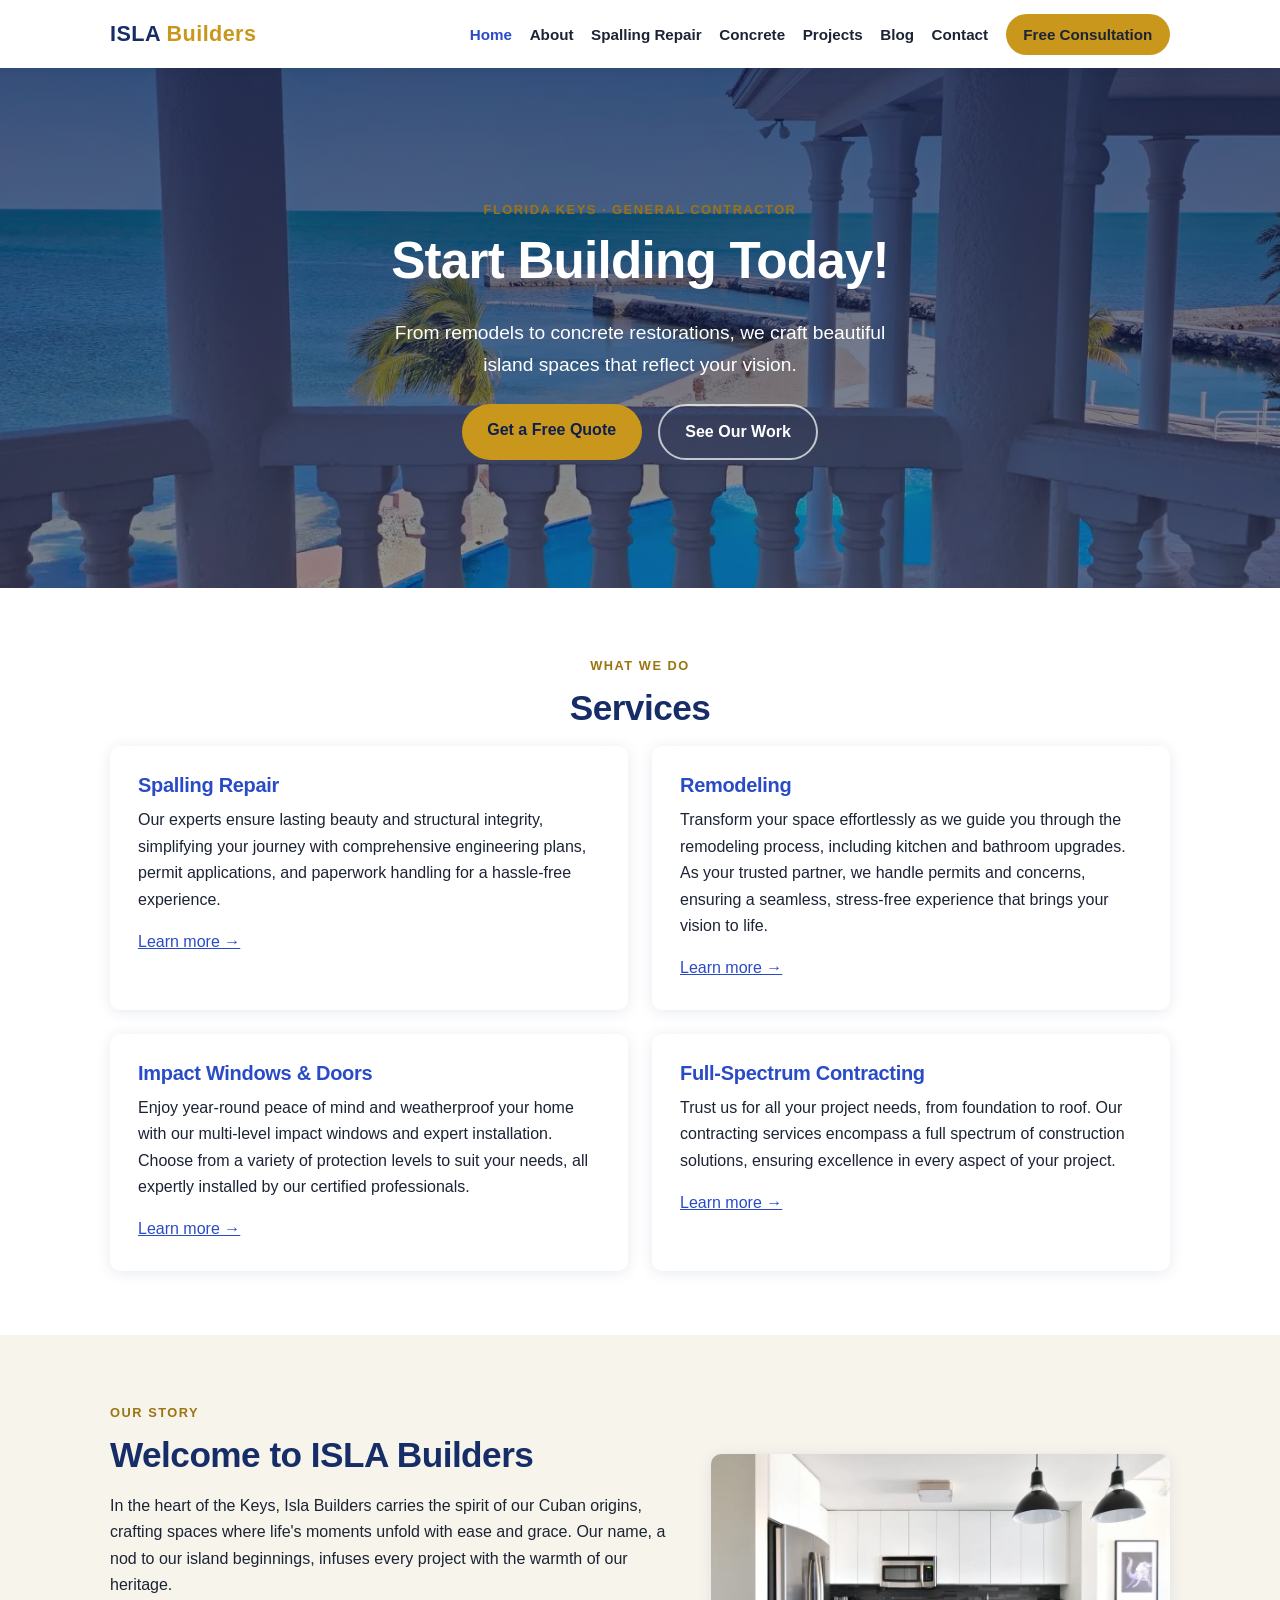
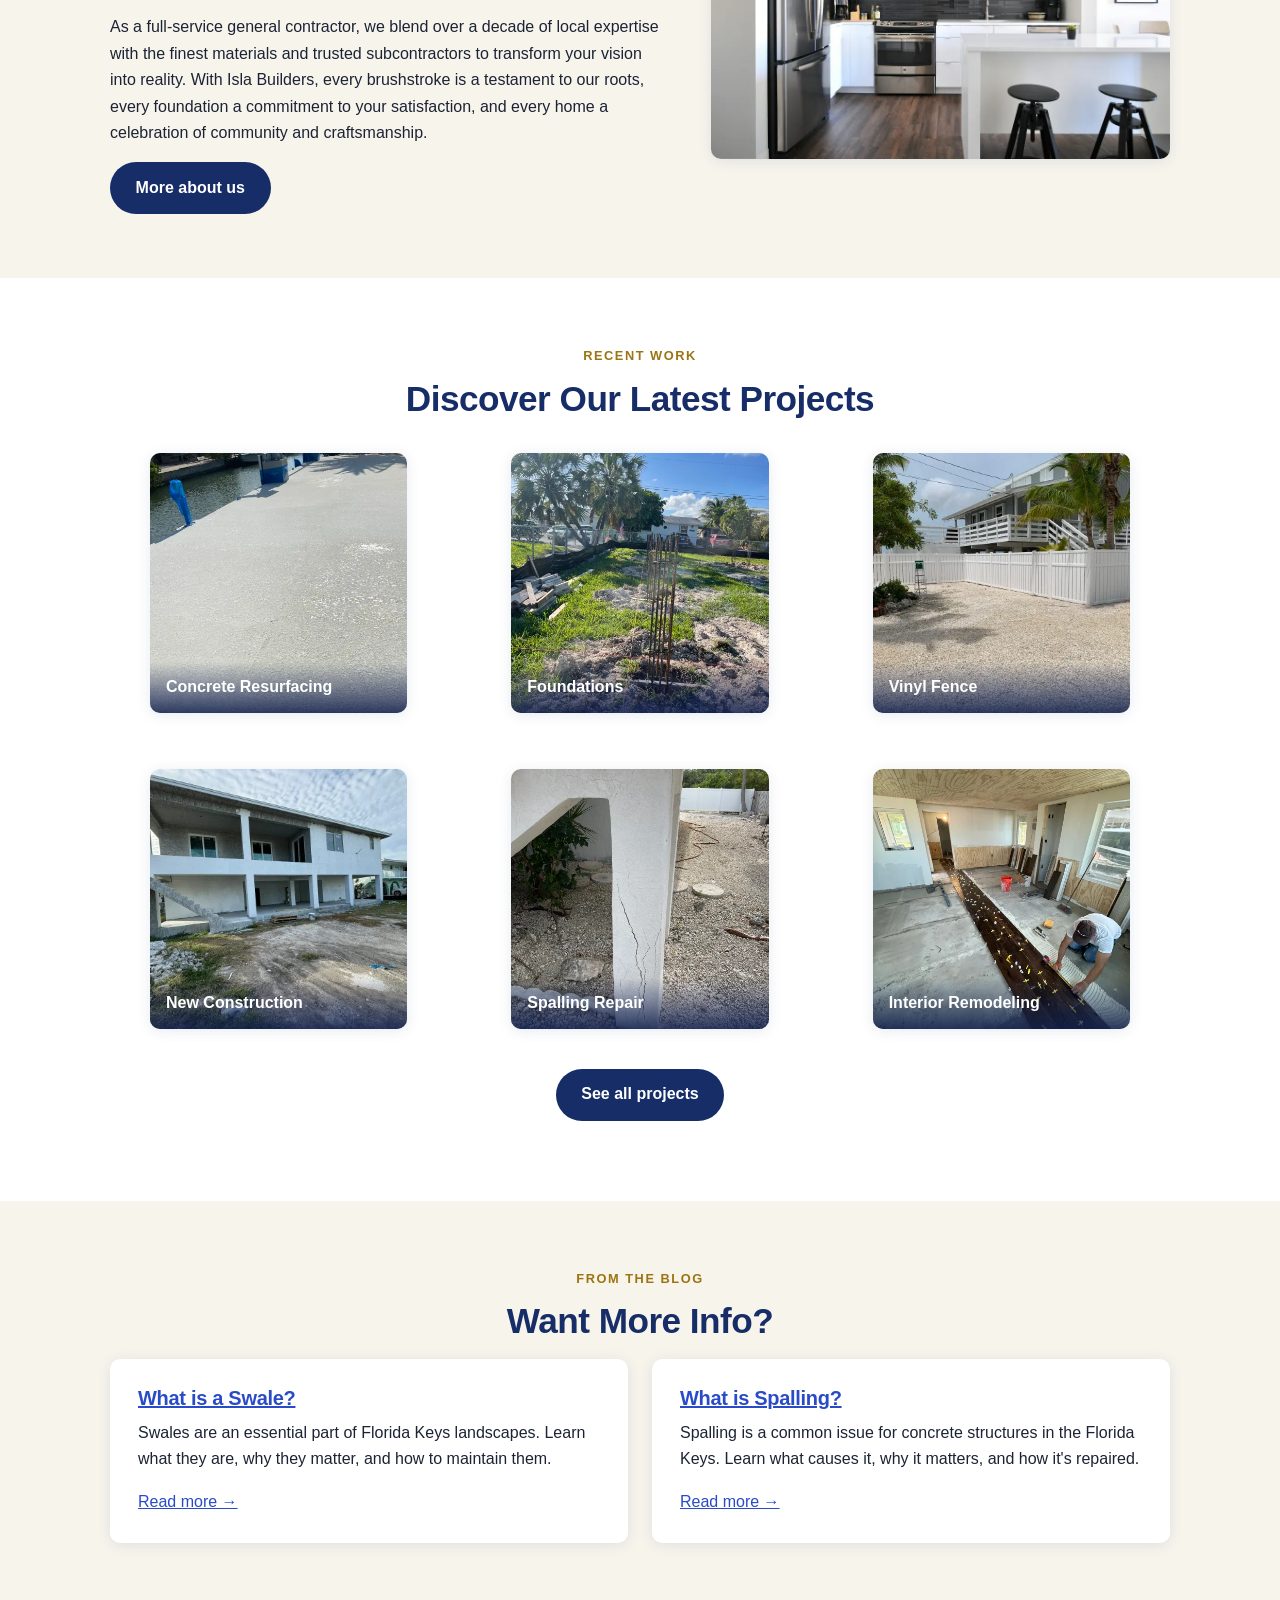
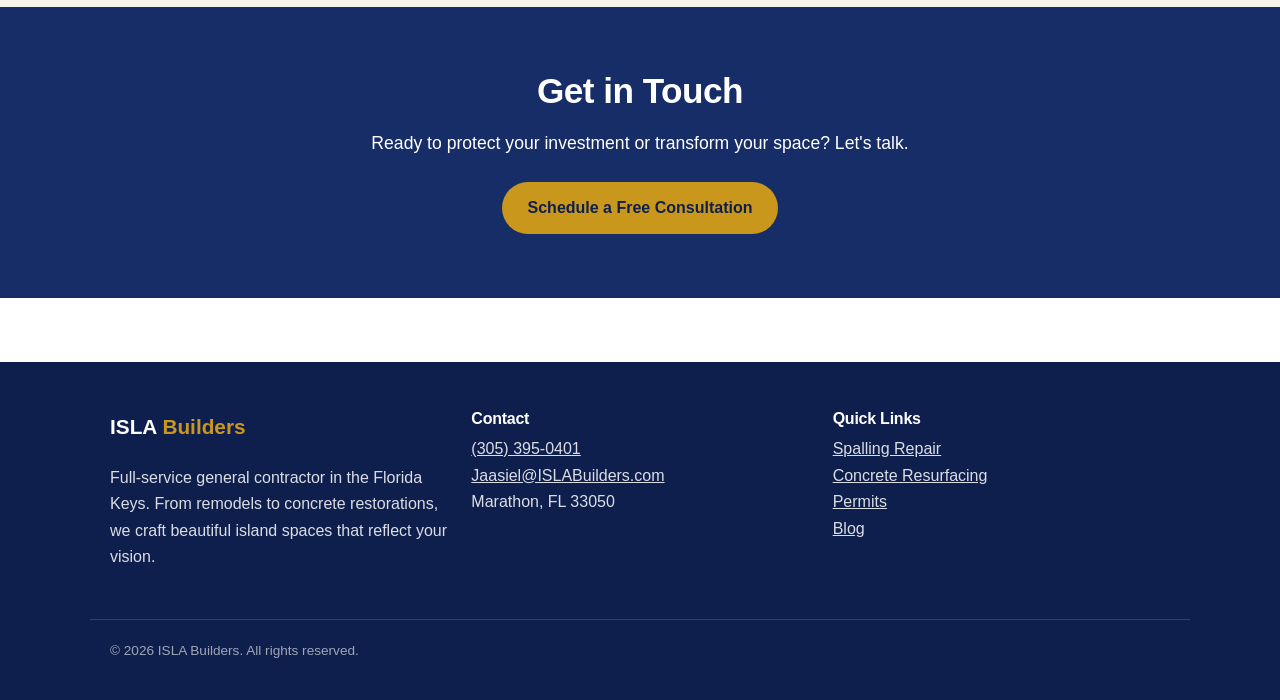
==== commit ee70ed23: "Deploy: corrected gallery buckets, Safari hover fix, SEO files Co-Authored-By: Claude Fable 5 <norep" ====
--- a/index.html
+++ b/index.html
@@ -1,4 +1,4 @@
-<!DOCTYPE html><html lang="en"> <head><meta charset="utf-8"><meta name="viewport" content="width=device-width, initial-scale=1"><title>ISLA Builders — General Contractor in the Florida Keys</title><meta name="description" content="ISLA Builders is a full-service general contractor in the Florida Keys specializing in spalling repair, concrete resurfacing, remodeling, and impact windows."><link rel="icon" href="/favicon.ico"><link rel="canonical" href="https://bobtheminerbot.github.io/"><meta property="og:title" content="ISLA Builders — General Contractor in the Florida Keys"><meta property="og:description" content="ISLA Builders is a full-service general contractor in the Florida Keys specializing in spalling repair, concrete resurfacing, remodeling, and impact windows."><meta property="og:type" content="website"><script type="application/ld+json">{"@context":"https://schema.org","@type":"GeneralContractor","name":"ISLA Builders","telephone":"+1-305-395-0401","email":"Jaasiel@ISLABuilders.com","url":"https://www.islabuilders.com","address":{"@type":"PostalAddress","addressLocality":"Marathon","addressRegion":"FL","postalCode":"33050","addressCountry":"US"},"areaServed":"Florida Keys"}</script><link rel="stylesheet" href="/_astro/about.gIAA44RT.css">
+<!DOCTYPE html><html lang="en"> <head><meta charset="utf-8"><meta name="viewport" content="width=device-width, initial-scale=1"><title>ISLA Builders — General Contractor in the Florida Keys</title><meta name="description" content="ISLA Builders is a full-service general contractor in the Florida Keys specializing in spalling repair, concrete resurfacing, remodeling, and impact windows."><link rel="icon" href="/favicon.ico"><link rel="canonical" href="https://bobtheminerbot.github.io/"><meta property="og:title" content="ISLA Builders — General Contractor in the Florida Keys"><meta property="og:description" content="ISLA Builders is a full-service general contractor in the Florida Keys specializing in spalling repair, concrete resurfacing, remodeling, and impact windows."><meta property="og:type" content="website"><meta property="og:url" content="https://bobtheminerbot.github.io/"><meta property="og:image" content="https://bobtheminerbot.github.io/_astro/hero.CrGWL8c4.jpg"><meta property="og:site_name" content="ISLA Builders"><meta name="twitter:card" content="summary_large_image"><script type="application/ld+json">{"@context":"https://schema.org","@type":"GeneralContractor","name":"ISLA Builders","telephone":"+1-305-395-0401","email":"Jaasiel@ISLABuilders.com","url":"https://www.islabuilders.com","address":{"@type":"PostalAddress","addressLocality":"Marathon","addressRegion":"FL","postalCode":"33050","addressCountry":"US"},"areaServed":"Florida Keys"}</script><link rel="stylesheet" href="/_astro/about.gIAA44RT.css">
 <style>.hero[data-astro-cid-j7pv25f6]{position:relative;min-height:520px;display:flex}.hero-img[data-astro-cid-j7pv25f6]{position:absolute;inset:0;width:100%;height:100%;object-fit:cover}.hero-overlay[data-astro-cid-j7pv25f6]{position:relative;width:100%;display:flex;align-items:center;background:linear-gradient(#0f1f4dbd,#0f1f4d73);padding:6rem 0}.hero-overlay[data-astro-cid-j7pv25f6] h1[data-astro-cid-j7pv25f6],.hero-overlay[data-astro-cid-j7pv25f6] p[data-astro-cid-j7pv25f6]{color:var(--white)}.hero-overlay[data-astro-cid-j7pv25f6] .container[data-astro-cid-j7pv25f6]{text-align:center}.lede[data-astro-cid-j7pv25f6]{font-size:1.2rem;max-width:34rem;margin-inline:auto}.hero-actions[data-astro-cid-j7pv25f6]{display:flex;gap:1rem;flex-wrap:wrap;margin-top:1.5rem;justify-content:center}.welcome[data-astro-cid-j7pv25f6]{display:grid;grid-template-columns:1.1fr .9fr;gap:2.5rem;align-items:center}.welcome-img[data-astro-cid-j7pv25f6]{border-radius:var(--radius);box-shadow:var(--shadow)}@media(max-width:900px){.welcome[data-astro-cid-j7pv25f6]{grid-template-columns:1fr}}.cta-banner[data-astro-cid-j7pv25f6]{text-align:center}.cta-banner[data-astro-cid-j7pv25f6] p[data-astro-cid-j7pv25f6]{font-size:1.1rem;margin-bottom:1.5rem}
 </style></head> <body> <header class="site-header" data-astro-cid-3ef6ksr2> <div class="container inner" data-astro-cid-3ef6ksr2> <a class="wordmark" href="/" data-astro-cid-3ef6ksr2>ISLA <span data-astro-cid-3ef6ksr2>Builders</span></a> <input type="checkbox" id="nav-toggle" aria-hidden="true" data-astro-cid-3ef6ksr2> <label for="nav-toggle" class="hamburger" aria-label="Menu" data-astro-cid-3ef6ksr2>☰</label> <nav data-astro-cid-3ef6ksr2> <a href="/" class="active" data-astro-cid-3ef6ksr2>Home</a><a href="/about" data-astro-cid-3ef6ksr2>About</a><a href="/spalling" data-astro-cid-3ef6ksr2>Spalling Repair</a><a href="/concrete-resurfacing" data-astro-cid-3ef6ksr2>Concrete</a><a href="/projects" data-astro-cid-3ef6ksr2>Projects</a><a href="/blog" data-astro-cid-3ef6ksr2>Blog</a><a href="/contact" data-astro-cid-3ef6ksr2>Contact</a> <a class="btn btn--primary nav-cta" href="/contact" data-astro-cid-3ef6ksr2>Free Consultation</a> </nav> </div> </header>  <main>  <section class="hero" data-astro-cid-j7pv25f6> <img src="/_astro/hero.CrGWL8c4_Z8zN9n.webp" srcset="/_astro/hero.CrGWL8c4_ZeI9fd.webp 800w, /_astro/hero.CrGWL8c4_2uaK2p.webp 1400w, /_astro/hero.CrGWL8c4_1uIW9t.webp 2000w" alt="ISLA Builders project in the Florida Keys" loading="eager" sizes="100vw" data-astro-cid-j7pv25f6="true" decoding="async" fetchpriority="auto" width="2500" height="3333" class="hero-img"> <div class="hero-overlay" data-astro-cid-j7pv25f6> <div class="container" data-astro-cid-j7pv25f6> <span class="kicker" data-astro-cid-j7pv25f6>Florida Keys · General Contractor</span> <h1 data-astro-cid-j7pv25f6>Start Building Today!</h1> <p class="lede" data-astro-cid-j7pv25f6>
 From remodels to concrete restorations, we craft beautiful island
@@ -15,7 +15,7 @@
           brushstroke is a testament to our roots, every foundation a
           commitment to your satisfaction, and every home a celebration of
           community and craftsmanship.
-</p> <a class="btn btn--navy" href="/about" data-astro-cid-j7pv25f6>More about us</a> </div> <img src="/_astro/welcome.XDSBcpjT_Z9kt5L.webp" srcset="/_astro/welcome.XDSBcpjT_U7wx4.webp 600w, /_astro/welcome.XDSBcpjT_Z2kfrTA.webp 1000w" alt="Craftsmanship by ISLA Builders" sizes="(max-width: 900px) 100vw, 50vw" data-astro-cid-j7pv25f6="true" loading="lazy" decoding="async" fetchpriority="auto" width="2500" height="1660" class="welcome-img"> </div> </section> <section class="section" data-astro-cid-j7pv25f6> <div class="container" data-astro-cid-j7pv25f6> <div class="section-head" data-astro-cid-j7pv25f6> <span class="kicker" data-astro-cid-j7pv25f6>Recent work</span> <h2 data-astro-cid-j7pv25f6>Discover Our Latest Projects</h2> </div> <div class="grid grid--3" data-astro-cid-j7pv25f6> <figure class="photo-card" data-astro-cid-j7pv25f6> <img src="/_astro/concrete-resurfacing.CTmyqhlK_TsqC7.webp" srcset="/_astro/concrete-resurfacing.CTmyqhlK_Z1yEW2E.webp 500w, /_astro/concrete-resurfacing.CTmyqhlK_1rvpsD.webp 800w" alt="Concrete Resurfacing" sizes="(max-width: 600px) 100vw, 33vw" data-astro-cid-j7pv25f6="true" loading="lazy" decoding="async" fetchpriority="auto" width="2500" height="3333"> <figcaption data-astro-cid-j7pv25f6>Concrete Resurfacing</figcaption> </figure><figure class="photo-card" data-astro-cid-j7pv25f6> <img src="/_astro/foundations.DHDnV-u3_Z13i0Rs.webp" srcset="/_astro/foundations.DHDnV-u3_Z1CDR5E.webp 500w, /_astro/foundations.DHDnV-u3_Z7KvrJ.webp 800w" alt="Foundations" sizes="(max-width: 600px) 100vw, 33vw" data-astro-cid-j7pv25f6="true" loading="lazy" decoding="async" fetchpriority="auto" width="2500" height="3333"> <figcaption data-astro-cid-j7pv25f6>Foundations</figcaption> </figure><figure class="photo-card" data-astro-cid-j7pv25f6> <img src="/_astro/vinyl-fence.CwsqOlNO_1XmlJ8.webp" srcset="/_astro/vinyl-fence.CwsqOlNO_Z1ypPCJ.webp 500w, /_astro/vinyl-fence.CwsqOlNO_2r6fVn.webp 800w" alt="Vinyl Fence" sizes="(max-width: 600px) 100vw, 33vw" data-astro-cid-j7pv25f6="true" loading="lazy" decoding="async" fetchpriority="auto" width="2500" height="1875"> <figcaption data-astro-cid-j7pv25f6>Vinyl Fence</figcaption> </figure><figure class="photo-card" data-astro-cid-j7pv25f6> <img src="/_astro/painting.Dml4ag6__1ppswR.webp" srcset="/_astro/painting.Dml4ag6__B7Wqy.webp 500w, /_astro/painting.Dml4ag6__Z2j8DE0.webp 800w" alt="Painting" sizes="(max-width: 600px) 100vw, 33vw" data-astro-cid-j7pv25f6="true" loading="lazy" decoding="async" fetchpriority="auto" width="2500" height="1875"> <figcaption data-astro-cid-j7pv25f6>Painting</figcaption> </figure><figure class="photo-card" data-astro-cid-j7pv25f6> <img src="/_astro/spalling.CoTnI0O1_Tjk2N.webp" srcset="/_astro/spalling.CoTnI0O1_Z24q8ld.webp 500w, /_astro/spalling.CoTnI0O1_Z2cs8yo.webp 800w" alt="Spalling" sizes="(max-width: 600px) 100vw, 33vw" data-astro-cid-j7pv25f6="true" loading="lazy" decoding="async" fetchpriority="auto" width="2500" height="3333"> <figcaption data-astro-cid-j7pv25f6>Spalling</figcaption> </figure><figure class="photo-card" data-astro-cid-j7pv25f6> <img src="/_astro/new-construction.BGRtjx3L_MRjAK.webp" srcset="/_astro/new-construction.BGRtjx3L_2w1t7q.webp 500w, /_astro/new-construction.BGRtjx3L_Z1063DY.webp 800w" alt="New Construction" sizes="(max-width: 600px) 100vw, 33vw" data-astro-cid-j7pv25f6="true" loading="lazy" decoding="async" fetchpriority="auto" width="2500" height="3333"> <figcaption data-astro-cid-j7pv25f6>New Construction</figcaption> </figure> </div> <p class="center" style="margin-top:1.5rem;" data-astro-cid-j7pv25f6><a class="btn btn--navy" href="/projects" data-astro-cid-j7pv25f6>See all projects</a></p> </div> </section> <section class="section section--sand" data-astro-cid-j7pv25f6> <div class="container" data-astro-cid-j7pv25f6> <div class="section-head" data-astro-cid-j7pv25f6> <span class="kicker" data-astro-cid-j7pv25f6>From the blog</span> <h2 data-astro-cid-j7pv25f6>Want More Info?</h2> </div> <div class="grid grid--2" data-astro-cid-j7pv25f6> <div class="card" data-astro-cid-j7pv25f6> <h3 data-astro-cid-j7pv25f6><a href="/blog/what-is-a-swale" data-astro-cid-j7pv25f6>What is a Swale?</a></h3> <p data-astro-cid-j7pv25f6>Swales are an essential part of Florida Keys landscapes. Learn what they are, why they matter, and how to maintain them.</p> <a href="/blog/what-is-a-swale" data-astro-cid-j7pv25f6>Read more →</a> </div><div class="card" data-astro-cid-j7pv25f6> <h3 data-astro-cid-j7pv25f6><a href="/blog/spalling" data-astro-cid-j7pv25f6>What is Spalling?</a></h3> <p data-astro-cid-j7pv25f6>Spalling is a common issue for concrete structures in the Florida Keys. Learn what causes it, why it matters, and how it&#39;s repaired.</p> <a href="/blog/spalling" data-astro-cid-j7pv25f6>Read more →</a> </div> </div> </div> </section> <section class="section section--navy" data-astro-cid-j7pv25f6> <div class="container cta-banner" data-astro-cid-j7pv25f6> <h2 data-astro-cid-j7pv25f6>Get in Touch</h2> <p data-astro-cid-j7pv25f6>Ready to protect your investment or transform your space? Let's talk.</p> <a class="btn btn--primary" href="/contact" data-astro-cid-j7pv25f6>Schedule a Free Consultation</a> </div> </section>  </main> <footer class="site-footer" data-astro-cid-sz7xmlte> <div class="container grid grid--3" data-astro-cid-sz7xmlte> <div data-astro-cid-sz7xmlte> <p class="wordmark" data-astro-cid-sz7xmlte>ISLA <span data-astro-cid-sz7xmlte>Builders</span></p> <p data-astro-cid-sz7xmlte>
+</p> <a class="btn btn--navy" href="/about" data-astro-cid-j7pv25f6>More about us</a> </div> <img src="/_astro/welcome.XDSBcpjT_Z9kt5L.webp" srcset="/_astro/welcome.XDSBcpjT_U7wx4.webp 600w, /_astro/welcome.XDSBcpjT_Z2kfrTA.webp 1000w" alt="Craftsmanship by ISLA Builders" sizes="(max-width: 900px) 100vw, 50vw" data-astro-cid-j7pv25f6="true" loading="lazy" decoding="async" fetchpriority="auto" width="2500" height="1660" class="welcome-img"> </div> </section> <section class="section" data-astro-cid-j7pv25f6> <div class="container" data-astro-cid-j7pv25f6> <div class="section-head" data-astro-cid-j7pv25f6> <span class="kicker" data-astro-cid-j7pv25f6>Recent work</span> <h2 data-astro-cid-j7pv25f6>Discover Our Latest Projects</h2> </div> <div class="grid grid--3" data-astro-cid-j7pv25f6> <figure class="photo-card" data-astro-cid-j7pv25f6> <img src="/_astro/concrete-resurfacing.CTmyqhlK_TsqC7.webp" srcset="/_astro/concrete-resurfacing.CTmyqhlK_Z1yEW2E.webp 500w, /_astro/concrete-resurfacing.CTmyqhlK_1rvpsD.webp 800w" alt="Concrete Resurfacing" sizes="(max-width: 600px) 100vw, 33vw" data-astro-cid-j7pv25f6="true" loading="lazy" decoding="async" fetchpriority="auto" width="2500" height="3333"> <figcaption data-astro-cid-j7pv25f6>Concrete Resurfacing</figcaption> </figure><figure class="photo-card" data-astro-cid-j7pv25f6> <img src="/_astro/foundations.DHDnV-u3_Z13i0Rs.webp" srcset="/_astro/foundations.DHDnV-u3_Z1CDR5E.webp 500w, /_astro/foundations.DHDnV-u3_Z7KvrJ.webp 800w" alt="Foundations" sizes="(max-width: 600px) 100vw, 33vw" data-astro-cid-j7pv25f6="true" loading="lazy" decoding="async" fetchpriority="auto" width="2500" height="3333"> <figcaption data-astro-cid-j7pv25f6>Foundations</figcaption> </figure><figure class="photo-card" data-astro-cid-j7pv25f6> <img src="/_astro/vinyl-fence.CwsqOlNO_1XmlJ8.webp" srcset="/_astro/vinyl-fence.CwsqOlNO_Z1ypPCJ.webp 500w, /_astro/vinyl-fence.CwsqOlNO_2r6fVn.webp 800w" alt="Vinyl Fence" sizes="(max-width: 600px) 100vw, 33vw" data-astro-cid-j7pv25f6="true" loading="lazy" decoding="async" fetchpriority="auto" width="2500" height="1875"> <figcaption data-astro-cid-j7pv25f6>Vinyl Fence</figcaption> </figure><figure class="photo-card" data-astro-cid-j7pv25f6> <img src="/_astro/new-build.Dml4ag6__1uKgn7.webp" srcset="/_astro/new-build.Dml4ag6__ZVVe2P.webp 500w, /_astro/new-build.Dml4ag6__2256BX.webp 800w" alt="New Construction" sizes="(max-width: 600px) 100vw, 33vw" data-astro-cid-j7pv25f6="true" loading="lazy" decoding="async" fetchpriority="auto" width="2500" height="1875"> <figcaption data-astro-cid-j7pv25f6>New Construction</figcaption> </figure><figure class="photo-card" data-astro-cid-j7pv25f6> <img src="/_astro/spalling.CoTnI0O1_Tjk2N.webp" srcset="/_astro/spalling.CoTnI0O1_Z24q8ld.webp 500w, /_astro/spalling.CoTnI0O1_Z2cs8yo.webp 800w" alt="Spalling Repair" sizes="(max-width: 600px) 100vw, 33vw" data-astro-cid-j7pv25f6="true" loading="lazy" decoding="async" fetchpriority="auto" width="2500" height="3333"> <figcaption data-astro-cid-j7pv25f6>Spalling Repair</figcaption> </figure><figure class="photo-card" data-astro-cid-j7pv25f6> <img src="/_astro/flooring-install.BGRtjx3L_2wOXxE.webp" srcset="/_astro/flooring-install.BGRtjx3L_ZQGeU1.webp 500w, /_astro/flooring-install.BGRtjx3L_Gnm7v.webp 800w" alt="Interior Remodeling" sizes="(max-width: 600px) 100vw, 33vw" data-astro-cid-j7pv25f6="true" loading="lazy" decoding="async" fetchpriority="auto" width="2500" height="3333"> <figcaption data-astro-cid-j7pv25f6>Interior Remodeling</figcaption> </figure> </div> <p class="center" style="margin-top:1.5rem;" data-astro-cid-j7pv25f6><a class="btn btn--navy" href="/projects" data-astro-cid-j7pv25f6>See all projects</a></p> </div> </section> <section class="section section--sand" data-astro-cid-j7pv25f6> <div class="container" data-astro-cid-j7pv25f6> <div class="section-head" data-astro-cid-j7pv25f6> <span class="kicker" data-astro-cid-j7pv25f6>From the blog</span> <h2 data-astro-cid-j7pv25f6>Want More Info?</h2> </div> <div class="grid grid--2" data-astro-cid-j7pv25f6> <div class="card" data-astro-cid-j7pv25f6> <h3 data-astro-cid-j7pv25f6><a href="/blog/what-is-a-swale" data-astro-cid-j7pv25f6>What is a Swale?</a></h3> <p data-astro-cid-j7pv25f6>Swales are an essential part of Florida Keys landscapes. Learn what they are, why they matter, and how to maintain them.</p> <a href="/blog/what-is-a-swale" data-astro-cid-j7pv25f6>Read more →</a> </div><div class="card" data-astro-cid-j7pv25f6> <h3 data-astro-cid-j7pv25f6><a href="/blog/spalling" data-astro-cid-j7pv25f6>What is Spalling?</a></h3> <p data-astro-cid-j7pv25f6>Spalling is a common issue for concrete structures in the Florida Keys. Learn what causes it, why it matters, and how it&#39;s repaired.</p> <a href="/blog/spalling" data-astro-cid-j7pv25f6>Read more →</a> </div> </div> </div> </section> <section class="section section--navy" data-astro-cid-j7pv25f6> <div class="container cta-banner" data-astro-cid-j7pv25f6> <h2 data-astro-cid-j7pv25f6>Get in Touch</h2> <p data-astro-cid-j7pv25f6>Ready to protect your investment or transform your space? Let's talk.</p> <a class="btn btn--primary" href="/contact" data-astro-cid-j7pv25f6>Schedule a Free Consultation</a> </div> </section>  </main> <footer class="site-footer" data-astro-cid-sz7xmlte> <div class="container grid grid--3" data-astro-cid-sz7xmlte> <div data-astro-cid-sz7xmlte> <p class="wordmark" data-astro-cid-sz7xmlte>ISLA <span data-astro-cid-sz7xmlte>Builders</span></p> <p data-astro-cid-sz7xmlte>
 Full-service general contractor in the Florida Keys. From remodels to
         concrete restorations, we craft beautiful island spaces that reflect
         your vision.
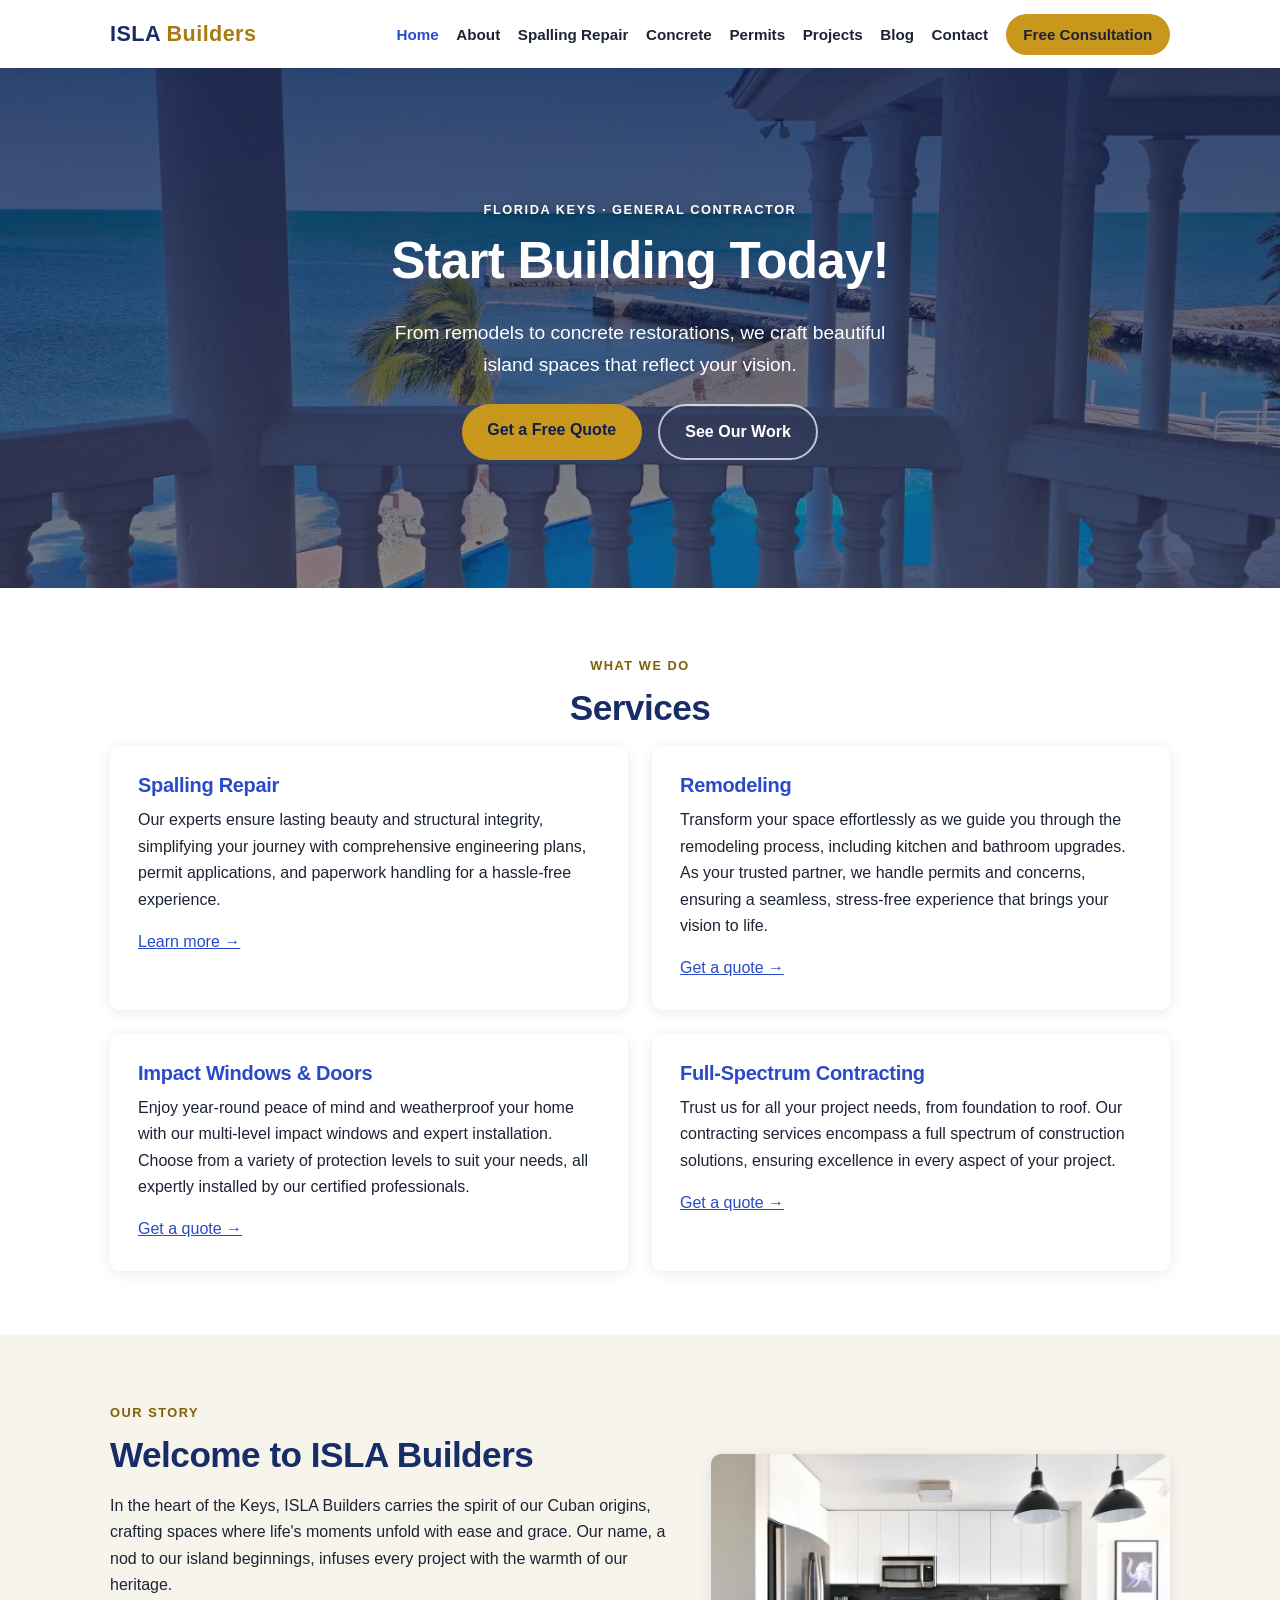
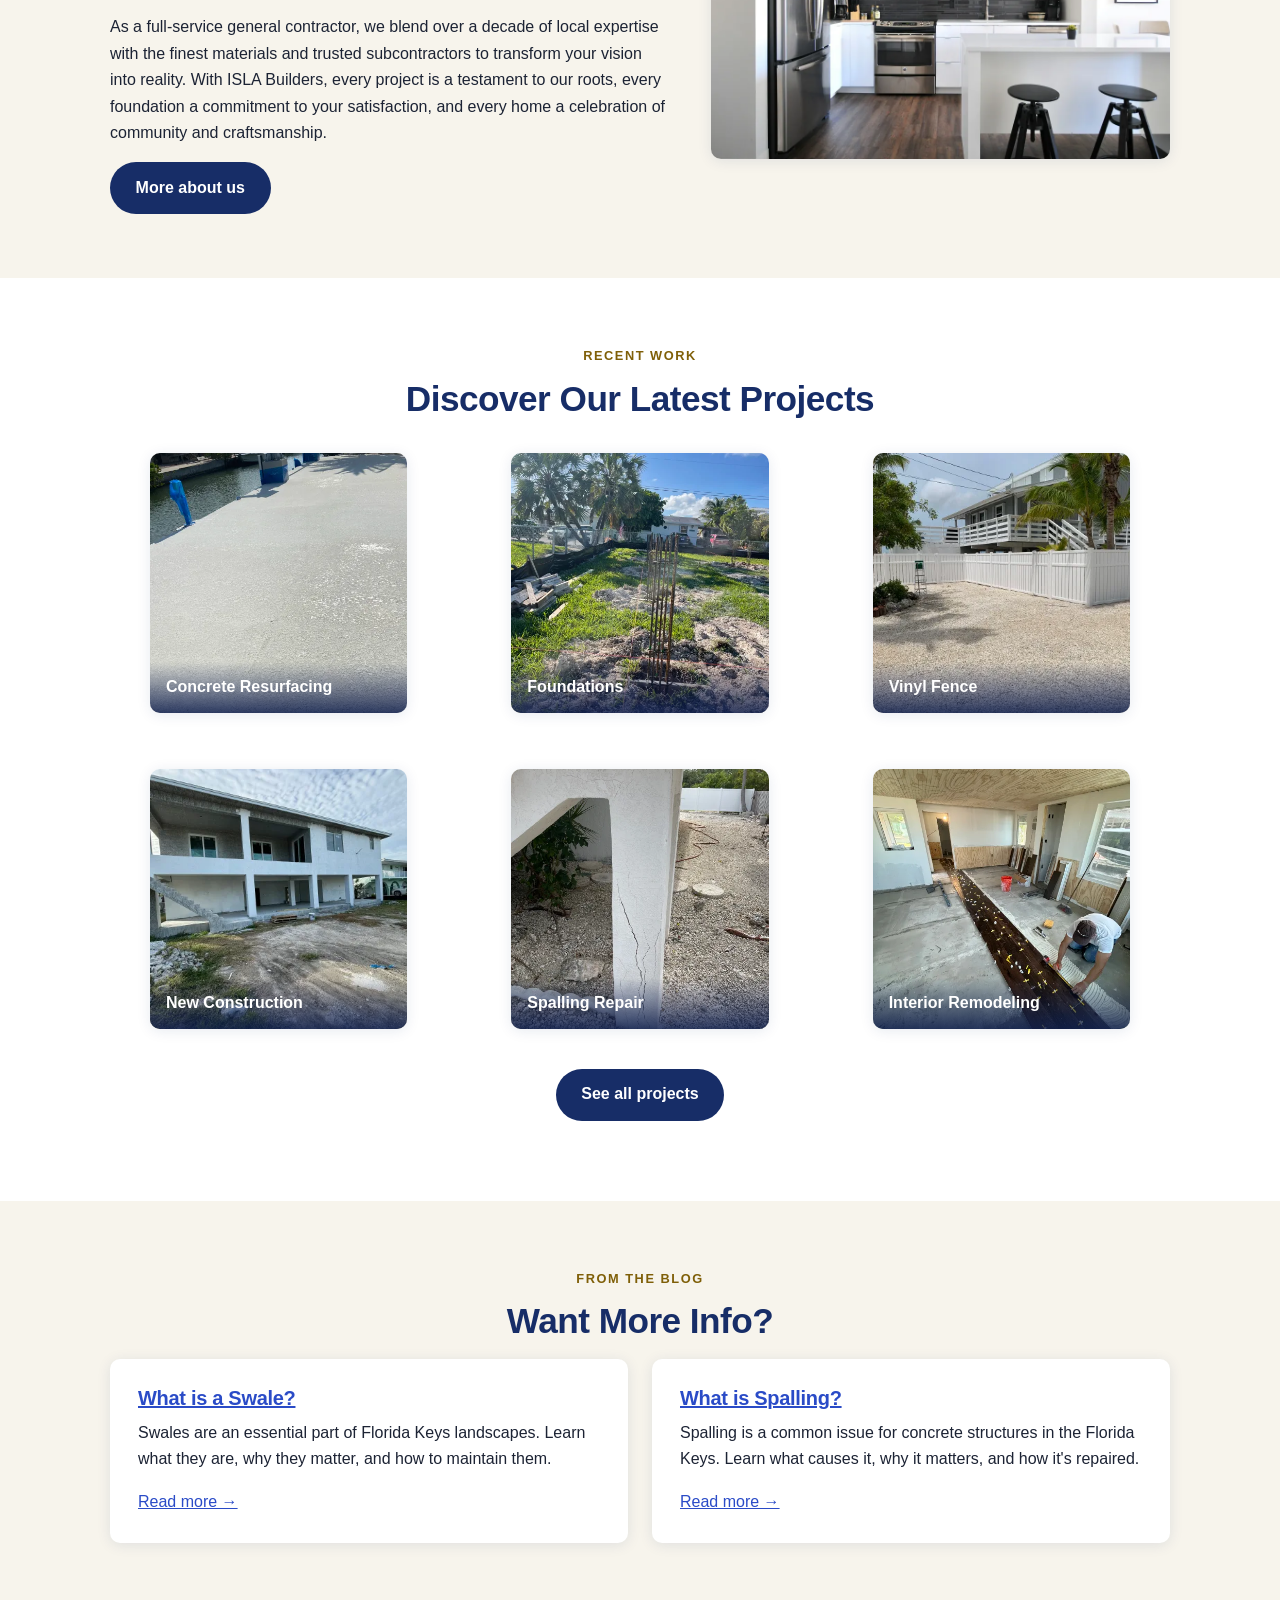
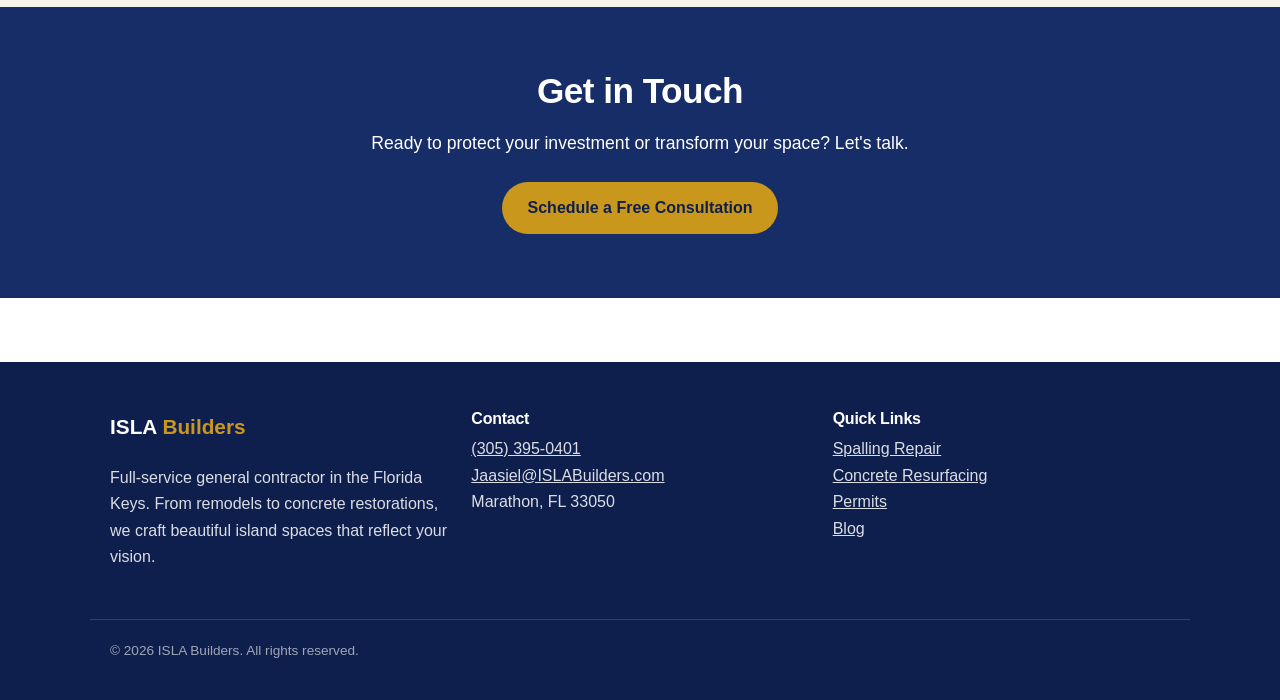
==== commit d65c6fa4: "Deploy: QA fix round Co-Authored-By: Claude Fable 5 <noreply@anthropic.com>" ====
--- a/index.html
+++ b/index.html
@@ -1,21 +1,20 @@
-<!DOCTYPE html><html lang="en"> <head><meta charset="utf-8"><meta name="viewport" content="width=device-width, initial-scale=1"><title>ISLA Builders — General Contractor in the Florida Keys</title><meta name="description" content="ISLA Builders is a full-service general contractor in the Florida Keys specializing in spalling repair, concrete resurfacing, remodeling, and impact windows."><link rel="icon" href="/favicon.ico"><link rel="canonical" href="https://bobtheminerbot.github.io/"><meta property="og:title" content="ISLA Builders — General Contractor in the Florida Keys"><meta property="og:description" content="ISLA Builders is a full-service general contractor in the Florida Keys specializing in spalling repair, concrete resurfacing, remodeling, and impact windows."><meta property="og:type" content="website"><meta property="og:url" content="https://bobtheminerbot.github.io/"><meta property="og:image" content="https://bobtheminerbot.github.io/_astro/hero.CrGWL8c4.jpg"><meta property="og:site_name" content="ISLA Builders"><meta name="twitter:card" content="summary_large_image"><script type="application/ld+json">{"@context":"https://schema.org","@type":"GeneralContractor","name":"ISLA Builders","telephone":"+1-305-395-0401","email":"Jaasiel@ISLABuilders.com","url":"https://www.islabuilders.com","address":{"@type":"PostalAddress","addressLocality":"Marathon","addressRegion":"FL","postalCode":"33050","addressCountry":"US"},"areaServed":"Florida Keys"}</script><link rel="stylesheet" href="/_astro/about.gIAA44RT.css">
-<style>.hero[data-astro-cid-j7pv25f6]{position:relative;min-height:520px;display:flex}.hero-img[data-astro-cid-j7pv25f6]{position:absolute;inset:0;width:100%;height:100%;object-fit:cover}.hero-overlay[data-astro-cid-j7pv25f6]{position:relative;width:100%;display:flex;align-items:center;background:linear-gradient(#0f1f4dbd,#0f1f4d73);padding:6rem 0}.hero-overlay[data-astro-cid-j7pv25f6] h1[data-astro-cid-j7pv25f6],.hero-overlay[data-astro-cid-j7pv25f6] p[data-astro-cid-j7pv25f6]{color:var(--white)}.hero-overlay[data-astro-cid-j7pv25f6] .container[data-astro-cid-j7pv25f6]{text-align:center}.lede[data-astro-cid-j7pv25f6]{font-size:1.2rem;max-width:34rem;margin-inline:auto}.hero-actions[data-astro-cid-j7pv25f6]{display:flex;gap:1rem;flex-wrap:wrap;margin-top:1.5rem;justify-content:center}.welcome[data-astro-cid-j7pv25f6]{display:grid;grid-template-columns:1.1fr .9fr;gap:2.5rem;align-items:center}.welcome-img[data-astro-cid-j7pv25f6]{border-radius:var(--radius);box-shadow:var(--shadow)}@media(max-width:900px){.welcome[data-astro-cid-j7pv25f6]{grid-template-columns:1fr}}.cta-banner[data-astro-cid-j7pv25f6]{text-align:center}.cta-banner[data-astro-cid-j7pv25f6] p[data-astro-cid-j7pv25f6]{font-size:1.1rem;margin-bottom:1.5rem}
-</style></head> <body> <header class="site-header" data-astro-cid-3ef6ksr2> <div class="container inner" data-astro-cid-3ef6ksr2> <a class="wordmark" href="/" data-astro-cid-3ef6ksr2>ISLA <span data-astro-cid-3ef6ksr2>Builders</span></a> <input type="checkbox" id="nav-toggle" aria-hidden="true" data-astro-cid-3ef6ksr2> <label for="nav-toggle" class="hamburger" aria-label="Menu" data-astro-cid-3ef6ksr2>☰</label> <nav data-astro-cid-3ef6ksr2> <a href="/" class="active" data-astro-cid-3ef6ksr2>Home</a><a href="/about" data-astro-cid-3ef6ksr2>About</a><a href="/spalling" data-astro-cid-3ef6ksr2>Spalling Repair</a><a href="/concrete-resurfacing" data-astro-cid-3ef6ksr2>Concrete</a><a href="/projects" data-astro-cid-3ef6ksr2>Projects</a><a href="/blog" data-astro-cid-3ef6ksr2>Blog</a><a href="/contact" data-astro-cid-3ef6ksr2>Contact</a> <a class="btn btn--primary nav-cta" href="/contact" data-astro-cid-3ef6ksr2>Free Consultation</a> </nav> </div> </header>  <main>  <section class="hero" data-astro-cid-j7pv25f6> <img src="/_astro/hero.CrGWL8c4_Z8zN9n.webp" srcset="/_astro/hero.CrGWL8c4_ZeI9fd.webp 800w, /_astro/hero.CrGWL8c4_2uaK2p.webp 1400w, /_astro/hero.CrGWL8c4_1uIW9t.webp 2000w" alt="ISLA Builders project in the Florida Keys" loading="eager" sizes="100vw" data-astro-cid-j7pv25f6="true" decoding="async" fetchpriority="auto" width="2500" height="3333" class="hero-img"> <div class="hero-overlay" data-astro-cid-j7pv25f6> <div class="container" data-astro-cid-j7pv25f6> <span class="kicker" data-astro-cid-j7pv25f6>Florida Keys · General Contractor</span> <h1 data-astro-cid-j7pv25f6>Start Building Today!</h1> <p class="lede" data-astro-cid-j7pv25f6>
+<!DOCTYPE html><html lang="en"> <head><meta charset="utf-8"><meta name="viewport" content="width=device-width, initial-scale=1"><title>ISLA Builders — General Contractor in the Florida Keys</title><meta name="description" content="ISLA Builders is a full-service general contractor in the Florida Keys specializing in spalling repair, concrete resurfacing, remodeling, and impact windows."><link rel="icon" href="/favicon.ico"><link rel="canonical" href="https://bobtheminerbot.github.io/"><meta property="og:title" content="ISLA Builders — General Contractor in the Florida Keys"><meta property="og:description" content="ISLA Builders is a full-service general contractor in the Florida Keys specializing in spalling repair, concrete resurfacing, remodeling, and impact windows."><meta property="og:type" content="website"><meta property="og:url" content="https://bobtheminerbot.github.io/"><meta property="og:image" content="https://bobtheminerbot.github.io/_astro/hero.CrGWL8c4.jpg"><meta property="og:site_name" content="ISLA Builders"><meta name="twitter:card" content="summary_large_image"><script type="application/ld+json">{"@context":"https://schema.org","@type":"GeneralContractor","name":"ISLA Builders","telephone":"+1-305-395-0401","email":"Jaasiel@ISLABuilders.com","url":"https://www.islabuilders.com","address":{"@type":"PostalAddress","addressLocality":"Marathon","addressRegion":"FL","postalCode":"33050","addressCountry":"US"},"areaServed":"Florida Keys"}</script><link rel="stylesheet" href="/_astro/about.eW0--9-9.css">
+<style>.hero[data-astro-cid-j7pv25f6]{position:relative;min-height:520px;display:flex}.hero-img[data-astro-cid-j7pv25f6]{position:absolute;inset:0;width:100%;height:100%;object-fit:cover}.hero-overlay[data-astro-cid-j7pv25f6]{position:relative;width:100%;display:flex;align-items:center;background:linear-gradient(#0f1f4dcc,#0f1f4d80);padding:6rem 0}.hero-overlay[data-astro-cid-j7pv25f6] h1[data-astro-cid-j7pv25f6],.hero-overlay[data-astro-cid-j7pv25f6] p[data-astro-cid-j7pv25f6]{color:var(--white)}.hero-overlay[data-astro-cid-j7pv25f6] .kicker[data-astro-cid-j7pv25f6]{color:var(--white);text-shadow:0 1px 6px rgba(0,0,0,.45)}.hero-overlay[data-astro-cid-j7pv25f6] .container[data-astro-cid-j7pv25f6]{text-align:center}.lede[data-astro-cid-j7pv25f6]{font-size:1.2rem;max-width:34rem;margin-inline:auto}.hero-actions[data-astro-cid-j7pv25f6]{display:flex;gap:1rem;flex-wrap:wrap;margin-top:1.5rem;justify-content:center}.welcome[data-astro-cid-j7pv25f6]{display:grid;grid-template-columns:1.1fr .9fr;gap:2.5rem;align-items:center}.welcome-img[data-astro-cid-j7pv25f6]{border-radius:var(--radius);box-shadow:var(--shadow)}@media(max-width:900px){.welcome[data-astro-cid-j7pv25f6]{grid-template-columns:1fr}}.cta-banner[data-astro-cid-j7pv25f6]{text-align:center}.cta-banner[data-astro-cid-j7pv25f6] p[data-astro-cid-j7pv25f6]{font-size:1.1rem;margin-bottom:1.5rem}
+</style></head> <body> <header class="site-header" data-astro-cid-3ef6ksr2> <div class="container inner" data-astro-cid-3ef6ksr2> <a class="wordmark" href="/" data-astro-cid-3ef6ksr2>ISLA <span data-astro-cid-3ef6ksr2>Builders</span></a> <input type="checkbox" id="nav-toggle" aria-hidden="true" data-astro-cid-3ef6ksr2> <label for="nav-toggle" class="hamburger" aria-label="Menu" data-astro-cid-3ef6ksr2>☰</label> <nav data-astro-cid-3ef6ksr2> <a href="/" class="active" data-astro-cid-3ef6ksr2>Home</a><a href="/about" data-astro-cid-3ef6ksr2>About</a><a href="/spalling" data-astro-cid-3ef6ksr2>Spalling Repair</a><a href="/concrete-resurfacing" data-astro-cid-3ef6ksr2>Concrete</a><a href="/permits" data-astro-cid-3ef6ksr2>Permits</a><a href="/projects" data-astro-cid-3ef6ksr2>Projects</a><a href="/blog" data-astro-cid-3ef6ksr2>Blog</a><a href="/contact" data-astro-cid-3ef6ksr2>Contact</a> <a class="btn btn--primary nav-cta" href="/contact" data-astro-cid-3ef6ksr2>Free Consultation</a> </nav> </div> </header>  <main>  <section class="hero" data-astro-cid-j7pv25f6> <img src="/_astro/hero.CrGWL8c4_Z8zN9n.webp" srcset="/_astro/hero.CrGWL8c4_ZeI9fd.webp 800w, /_astro/hero.CrGWL8c4_2uaK2p.webp 1400w, /_astro/hero.CrGWL8c4_1uIW9t.webp 2000w" alt="ISLA Builders project in the Florida Keys" loading="eager" sizes="100vw" data-astro-cid-j7pv25f6="true" decoding="async" fetchpriority="auto" width="2500" height="3333" class="hero-img"> <div class="hero-overlay" data-astro-cid-j7pv25f6> <div class="container" data-astro-cid-j7pv25f6> <span class="kicker" data-astro-cid-j7pv25f6>Florida Keys · General Contractor</span> <h1 data-astro-cid-j7pv25f6>Start Building Today!</h1> <p class="lede" data-astro-cid-j7pv25f6>
 From remodels to concrete restorations, we craft beautiful island
           spaces that reflect your vision.
-</p> <div class="hero-actions" data-astro-cid-j7pv25f6> <a class="btn btn--primary" href="/contact" data-astro-cid-j7pv25f6>Get a Free Quote</a> <a class="btn btn--ghost" href="/projects" data-astro-cid-j7pv25f6>See Our Work</a> </div> </div> </div> </section> <section class="section" data-astro-cid-j7pv25f6> <div class="container" data-astro-cid-j7pv25f6> <div class="section-head" data-astro-cid-j7pv25f6> <span class="kicker" data-astro-cid-j7pv25f6>What we do</span> <h2 data-astro-cid-j7pv25f6>Services</h2> </div> <div class="grid grid--2" data-astro-cid-j7pv25f6> <div class="card" data-astro-cid-j7pv25f6> <h3 data-astro-cid-j7pv25f6>Spalling Repair</h3> <p data-astro-cid-j7pv25f6>Our experts ensure lasting beauty and structural integrity, simplifying your journey with comprehensive engineering plans, permit applications, and paperwork handling for a hassle-free experience.</p> <a href="/spalling" data-astro-cid-j7pv25f6>Learn more →</a> </div><div class="card" data-astro-cid-j7pv25f6> <h3 data-astro-cid-j7pv25f6>Remodeling</h3> <p data-astro-cid-j7pv25f6>Transform your space effortlessly as we guide you through the remodeling process, including kitchen and bathroom upgrades. As your trusted partner, we handle permits and concerns, ensuring a seamless, stress-free experience that brings your vision to life.</p> <a href="/contact" data-astro-cid-j7pv25f6>Learn more →</a> </div><div class="card" data-astro-cid-j7pv25f6> <h3 data-astro-cid-j7pv25f6>Impact Windows &amp; Doors</h3> <p data-astro-cid-j7pv25f6>Enjoy year-round peace of mind and weatherproof your home with our multi-level impact windows and expert installation. Choose from a variety of protection levels to suit your needs, all expertly installed by our certified professionals.</p> <a href="/contact" data-astro-cid-j7pv25f6>Learn more →</a> </div><div class="card" data-astro-cid-j7pv25f6> <h3 data-astro-cid-j7pv25f6>Full-Spectrum Contracting</h3> <p data-astro-cid-j7pv25f6>Trust us for all your project needs, from foundation to roof. Our contracting services encompass a full spectrum of construction solutions, ensuring excellence in every aspect of your project.</p> <a href="/contact" data-astro-cid-j7pv25f6>Learn more →</a> </div> </div> </div> </section> <section class="section section--sand" data-astro-cid-j7pv25f6> <div class="container welcome" data-astro-cid-j7pv25f6> <div data-astro-cid-j7pv25f6> <span class="kicker" data-astro-cid-j7pv25f6>Our story</span> <h2 data-astro-cid-j7pv25f6>Welcome to ISLA Builders</h2> <p data-astro-cid-j7pv25f6>
-In the heart of the Keys, Isla Builders carries the spirit of our
+</p> <div class="hero-actions" data-astro-cid-j7pv25f6> <a class="btn btn--primary" href="/contact" data-astro-cid-j7pv25f6>Get a Free Quote</a> <a class="btn btn--ghost" href="/projects" data-astro-cid-j7pv25f6>See Our Work</a> </div> </div> </div> </section> <section class="section" data-astro-cid-j7pv25f6> <div class="container" data-astro-cid-j7pv25f6> <div class="section-head" data-astro-cid-j7pv25f6> <span class="kicker" data-astro-cid-j7pv25f6>What we do</span> <h2 data-astro-cid-j7pv25f6>Services</h2> </div> <div class="grid grid--2" data-astro-cid-j7pv25f6> <div class="card" data-astro-cid-j7pv25f6> <h3 data-astro-cid-j7pv25f6>Spalling Repair</h3> <p data-astro-cid-j7pv25f6>Our experts ensure lasting beauty and structural integrity, simplifying your journey with comprehensive engineering plans, permit applications, and paperwork handling for a hassle-free experience.</p> <a href="/spalling" data-astro-cid-j7pv25f6>Learn more →</a> </div><div class="card" data-astro-cid-j7pv25f6> <h3 data-astro-cid-j7pv25f6>Remodeling</h3> <p data-astro-cid-j7pv25f6>Transform your space effortlessly as we guide you through the remodeling process, including kitchen and bathroom upgrades. As your trusted partner, we handle permits and concerns, ensuring a seamless, stress-free experience that brings your vision to life.</p> <a href="/contact" data-astro-cid-j7pv25f6>Get a quote →</a> </div><div class="card" data-astro-cid-j7pv25f6> <h3 data-astro-cid-j7pv25f6>Impact Windows &amp; Doors</h3> <p data-astro-cid-j7pv25f6>Enjoy year-round peace of mind and weatherproof your home with our multi-level impact windows and expert installation. Choose from a variety of protection levels to suit your needs, all expertly installed by our certified professionals.</p> <a href="/contact" data-astro-cid-j7pv25f6>Get a quote →</a> </div><div class="card" data-astro-cid-j7pv25f6> <h3 data-astro-cid-j7pv25f6>Full-Spectrum Contracting</h3> <p data-astro-cid-j7pv25f6>Trust us for all your project needs, from foundation to roof. Our contracting services encompass a full spectrum of construction solutions, ensuring excellence in every aspect of your project.</p> <a href="/contact" data-astro-cid-j7pv25f6>Get a quote →</a> </div> </div> </div> </section> <section class="section section--sand" data-astro-cid-j7pv25f6> <div class="container welcome" data-astro-cid-j7pv25f6> <div data-astro-cid-j7pv25f6> <span class="kicker" data-astro-cid-j7pv25f6>Our story</span> <h2 data-astro-cid-j7pv25f6>Welcome to ISLA Builders</h2> <p data-astro-cid-j7pv25f6>
+In the heart of the Keys, ISLA Builders carries the spirit of our
           Cuban origins, crafting spaces where life's moments unfold with ease
           and grace. Our name, a nod to our island beginnings, infuses every
           project with the warmth of our heritage.
 </p> <p data-astro-cid-j7pv25f6>
 As a full-service general contractor, we blend over a decade of local
           expertise with the finest materials and trusted subcontractors to
-          transform your vision into reality. With Isla Builders, every
-          brushstroke is a testament to our roots, every foundation a
+          transform your vision into reality. With ISLA Builders, every project is a testament to our roots, every foundation a
           commitment to your satisfaction, and every home a celebration of
           community and craftsmanship.
-</p> <a class="btn btn--navy" href="/about" data-astro-cid-j7pv25f6>More about us</a> </div> <img src="/_astro/welcome.XDSBcpjT_Z9kt5L.webp" srcset="/_astro/welcome.XDSBcpjT_U7wx4.webp 600w, /_astro/welcome.XDSBcpjT_Z2kfrTA.webp 1000w" alt="Craftsmanship by ISLA Builders" sizes="(max-width: 900px) 100vw, 50vw" data-astro-cid-j7pv25f6="true" loading="lazy" decoding="async" fetchpriority="auto" width="2500" height="1660" class="welcome-img"> </div> </section> <section class="section" data-astro-cid-j7pv25f6> <div class="container" data-astro-cid-j7pv25f6> <div class="section-head" data-astro-cid-j7pv25f6> <span class="kicker" data-astro-cid-j7pv25f6>Recent work</span> <h2 data-astro-cid-j7pv25f6>Discover Our Latest Projects</h2> </div> <div class="grid grid--3" data-astro-cid-j7pv25f6> <figure class="photo-card" data-astro-cid-j7pv25f6> <img src="/_astro/concrete-resurfacing.CTmyqhlK_TsqC7.webp" srcset="/_astro/concrete-resurfacing.CTmyqhlK_Z1yEW2E.webp 500w, /_astro/concrete-resurfacing.CTmyqhlK_1rvpsD.webp 800w" alt="Concrete Resurfacing" sizes="(max-width: 600px) 100vw, 33vw" data-astro-cid-j7pv25f6="true" loading="lazy" decoding="async" fetchpriority="auto" width="2500" height="3333"> <figcaption data-astro-cid-j7pv25f6>Concrete Resurfacing</figcaption> </figure><figure class="photo-card" data-astro-cid-j7pv25f6> <img src="/_astro/foundations.DHDnV-u3_Z13i0Rs.webp" srcset="/_astro/foundations.DHDnV-u3_Z1CDR5E.webp 500w, /_astro/foundations.DHDnV-u3_Z7KvrJ.webp 800w" alt="Foundations" sizes="(max-width: 600px) 100vw, 33vw" data-astro-cid-j7pv25f6="true" loading="lazy" decoding="async" fetchpriority="auto" width="2500" height="3333"> <figcaption data-astro-cid-j7pv25f6>Foundations</figcaption> </figure><figure class="photo-card" data-astro-cid-j7pv25f6> <img src="/_astro/vinyl-fence.CwsqOlNO_1XmlJ8.webp" srcset="/_astro/vinyl-fence.CwsqOlNO_Z1ypPCJ.webp 500w, /_astro/vinyl-fence.CwsqOlNO_2r6fVn.webp 800w" alt="Vinyl Fence" sizes="(max-width: 600px) 100vw, 33vw" data-astro-cid-j7pv25f6="true" loading="lazy" decoding="async" fetchpriority="auto" width="2500" height="1875"> <figcaption data-astro-cid-j7pv25f6>Vinyl Fence</figcaption> </figure><figure class="photo-card" data-astro-cid-j7pv25f6> <img src="/_astro/new-build.Dml4ag6__1uKgn7.webp" srcset="/_astro/new-build.Dml4ag6__ZVVe2P.webp 500w, /_astro/new-build.Dml4ag6__2256BX.webp 800w" alt="New Construction" sizes="(max-width: 600px) 100vw, 33vw" data-astro-cid-j7pv25f6="true" loading="lazy" decoding="async" fetchpriority="auto" width="2500" height="1875"> <figcaption data-astro-cid-j7pv25f6>New Construction</figcaption> </figure><figure class="photo-card" data-astro-cid-j7pv25f6> <img src="/_astro/spalling.CoTnI0O1_Tjk2N.webp" srcset="/_astro/spalling.CoTnI0O1_Z24q8ld.webp 500w, /_astro/spalling.CoTnI0O1_Z2cs8yo.webp 800w" alt="Spalling Repair" sizes="(max-width: 600px) 100vw, 33vw" data-astro-cid-j7pv25f6="true" loading="lazy" decoding="async" fetchpriority="auto" width="2500" height="3333"> <figcaption data-astro-cid-j7pv25f6>Spalling Repair</figcaption> </figure><figure class="photo-card" data-astro-cid-j7pv25f6> <img src="/_astro/flooring-install.BGRtjx3L_2wOXxE.webp" srcset="/_astro/flooring-install.BGRtjx3L_ZQGeU1.webp 500w, /_astro/flooring-install.BGRtjx3L_Gnm7v.webp 800w" alt="Interior Remodeling" sizes="(max-width: 600px) 100vw, 33vw" data-astro-cid-j7pv25f6="true" loading="lazy" decoding="async" fetchpriority="auto" width="2500" height="3333"> <figcaption data-astro-cid-j7pv25f6>Interior Remodeling</figcaption> </figure> </div> <p class="center" style="margin-top:1.5rem;" data-astro-cid-j7pv25f6><a class="btn btn--navy" href="/projects" data-astro-cid-j7pv25f6>See all projects</a></p> </div> </section> <section class="section section--sand" data-astro-cid-j7pv25f6> <div class="container" data-astro-cid-j7pv25f6> <div class="section-head" data-astro-cid-j7pv25f6> <span class="kicker" data-astro-cid-j7pv25f6>From the blog</span> <h2 data-astro-cid-j7pv25f6>Want More Info?</h2> </div> <div class="grid grid--2" data-astro-cid-j7pv25f6> <div class="card" data-astro-cid-j7pv25f6> <h3 data-astro-cid-j7pv25f6><a href="/blog/what-is-a-swale" data-astro-cid-j7pv25f6>What is a Swale?</a></h3> <p data-astro-cid-j7pv25f6>Swales are an essential part of Florida Keys landscapes. Learn what they are, why they matter, and how to maintain them.</p> <a href="/blog/what-is-a-swale" data-astro-cid-j7pv25f6>Read more →</a> </div><div class="card" data-astro-cid-j7pv25f6> <h3 data-astro-cid-j7pv25f6><a href="/blog/spalling" data-astro-cid-j7pv25f6>What is Spalling?</a></h3> <p data-astro-cid-j7pv25f6>Spalling is a common issue for concrete structures in the Florida Keys. Learn what causes it, why it matters, and how it&#39;s repaired.</p> <a href="/blog/spalling" data-astro-cid-j7pv25f6>Read more →</a> </div> </div> </div> </section> <section class="section section--navy" data-astro-cid-j7pv25f6> <div class="container cta-banner" data-astro-cid-j7pv25f6> <h2 data-astro-cid-j7pv25f6>Get in Touch</h2> <p data-astro-cid-j7pv25f6>Ready to protect your investment or transform your space? Let's talk.</p> <a class="btn btn--primary" href="/contact" data-astro-cid-j7pv25f6>Schedule a Free Consultation</a> </div> </section>  </main> <footer class="site-footer" data-astro-cid-sz7xmlte> <div class="container grid grid--3" data-astro-cid-sz7xmlte> <div data-astro-cid-sz7xmlte> <p class="wordmark" data-astro-cid-sz7xmlte>ISLA <span data-astro-cid-sz7xmlte>Builders</span></p> <p data-astro-cid-sz7xmlte>
+</p> <a class="btn btn--navy" href="/about" data-astro-cid-j7pv25f6>More about us</a> </div> <img src="/_astro/welcome.XDSBcpjT_Z9kt5L.webp" srcset="/_astro/welcome.XDSBcpjT_U7wx4.webp 600w, /_astro/welcome.XDSBcpjT_Z2kfrTA.webp 1000w" alt="Craftsmanship by ISLA Builders" sizes="(max-width: 900px) 100vw, 50vw" data-astro-cid-j7pv25f6="true" loading="lazy" decoding="async" fetchpriority="auto" width="2500" height="1660" class="welcome-img"> </div> </section> <section class="section" data-astro-cid-j7pv25f6> <div class="container" data-astro-cid-j7pv25f6> <div class="section-head" data-astro-cid-j7pv25f6> <span class="kicker" data-astro-cid-j7pv25f6>Recent work</span> <h2 data-astro-cid-j7pv25f6>Discover Our Latest Projects</h2> </div> <div class="grid grid--3" data-astro-cid-j7pv25f6> <figure class="photo-card" data-astro-cid-j7pv25f6> <img src="/_astro/concrete-resurfacing.CTmyqhlK_TsqC7.webp" srcset="/_astro/concrete-resurfacing.CTmyqhlK_Z1yEW2E.webp 500w, /_astro/concrete-resurfacing.CTmyqhlK_1rvpsD.webp 800w" alt="Concrete Resurfacing" sizes="(max-width: 600px) 100vw, 33vw" data-astro-cid-j7pv25f6="true" loading="lazy" decoding="async" fetchpriority="auto" width="2500" height="3333"> <figcaption data-astro-cid-j7pv25f6>Concrete Resurfacing</figcaption> </figure><figure class="photo-card" data-astro-cid-j7pv25f6> <img src="/_astro/swale.DHDnV-u3_1R1xsP.webp" srcset="/_astro/swale.DHDnV-u3_Zh2S89.webp 500w, /_astro/swale.DHDnV-u3_1JaL0T.webp 800w" alt="Foundations" sizes="(max-width: 600px) 100vw, 33vw" data-astro-cid-j7pv25f6="true" loading="lazy" decoding="async" fetchpriority="auto" width="2500" height="3333"> <figcaption data-astro-cid-j7pv25f6>Foundations</figcaption> </figure><figure class="photo-card" data-astro-cid-j7pv25f6> <img src="/_astro/vinyl-fence.CwsqOlNO_1XmlJ8.webp" srcset="/_astro/vinyl-fence.CwsqOlNO_Z1ypPCJ.webp 500w, /_astro/vinyl-fence.CwsqOlNO_2r6fVn.webp 800w" alt="Vinyl Fence" sizes="(max-width: 600px) 100vw, 33vw" data-astro-cid-j7pv25f6="true" loading="lazy" decoding="async" fetchpriority="auto" width="2500" height="1875"> <figcaption data-astro-cid-j7pv25f6>Vinyl Fence</figcaption> </figure><figure class="photo-card" data-astro-cid-j7pv25f6> <img src="/_astro/new-build.Dml4ag6__1uKgn7.webp" srcset="/_astro/new-build.Dml4ag6__ZVVe2P.webp 500w, /_astro/new-build.Dml4ag6__2256BX.webp 800w" alt="New Construction" sizes="(max-width: 600px) 100vw, 33vw" data-astro-cid-j7pv25f6="true" loading="lazy" decoding="async" fetchpriority="auto" width="2500" height="1875"> <figcaption data-astro-cid-j7pv25f6>New Construction</figcaption> </figure><figure class="photo-card" data-astro-cid-j7pv25f6> <img src="/_astro/spalling.CoTnI0O1_Tjk2N.webp" srcset="/_astro/spalling.CoTnI0O1_Z24q8ld.webp 500w, /_astro/spalling.CoTnI0O1_Z2cs8yo.webp 800w" alt="Spalling Repair" sizes="(max-width: 600px) 100vw, 33vw" data-astro-cid-j7pv25f6="true" loading="lazy" decoding="async" fetchpriority="auto" width="2500" height="3333"> <figcaption data-astro-cid-j7pv25f6>Spalling Repair</figcaption> </figure><figure class="photo-card" data-astro-cid-j7pv25f6> <img src="/_astro/flooring-install.BGRtjx3L_2wOXxE.webp" srcset="/_astro/flooring-install.BGRtjx3L_ZQGeU1.webp 500w, /_astro/flooring-install.BGRtjx3L_Gnm7v.webp 800w" alt="Interior Remodeling" sizes="(max-width: 600px) 100vw, 33vw" data-astro-cid-j7pv25f6="true" loading="lazy" decoding="async" fetchpriority="auto" width="2500" height="3333"> <figcaption data-astro-cid-j7pv25f6>Interior Remodeling</figcaption> </figure> </div> <p class="center" style="margin-top:1.5rem;" data-astro-cid-j7pv25f6><a class="btn btn--navy" href="/projects" data-astro-cid-j7pv25f6>See all projects</a></p> </div> </section> <section class="section section--sand" data-astro-cid-j7pv25f6> <div class="container" data-astro-cid-j7pv25f6> <div class="section-head" data-astro-cid-j7pv25f6> <span class="kicker" data-astro-cid-j7pv25f6>From the blog</span> <h2 data-astro-cid-j7pv25f6>Want More Info?</h2> </div> <div class="grid grid--2" data-astro-cid-j7pv25f6> <div class="card" data-astro-cid-j7pv25f6> <h3 data-astro-cid-j7pv25f6><a href="/blog/what-is-a-swale" data-astro-cid-j7pv25f6>What is a Swale?</a></h3> <p data-astro-cid-j7pv25f6>Swales are an essential part of Florida Keys landscapes. Learn what they are, why they matter, and how to maintain them.</p> <a href="/blog/what-is-a-swale" data-astro-cid-j7pv25f6>Read more →</a> </div><div class="card" data-astro-cid-j7pv25f6> <h3 data-astro-cid-j7pv25f6><a href="/blog/spalling" data-astro-cid-j7pv25f6>What is Spalling?</a></h3> <p data-astro-cid-j7pv25f6>Spalling is a common issue for concrete structures in the Florida Keys. Learn what causes it, why it matters, and how it&#39;s repaired.</p> <a href="/blog/spalling" data-astro-cid-j7pv25f6>Read more →</a> </div> </div> </div> </section> <section class="section section--navy" data-astro-cid-j7pv25f6> <div class="container cta-banner" data-astro-cid-j7pv25f6> <h2 data-astro-cid-j7pv25f6>Get in Touch</h2> <p data-astro-cid-j7pv25f6>Ready to protect your investment or transform your space? Let's talk.</p> <a class="btn btn--primary" href="/contact" data-astro-cid-j7pv25f6>Schedule a Free Consultation</a> </div> </section>  </main> <footer class="site-footer" data-astro-cid-sz7xmlte> <div class="container grid grid--3" data-astro-cid-sz7xmlte> <div data-astro-cid-sz7xmlte> <p class="wordmark" data-astro-cid-sz7xmlte>ISLA <span data-astro-cid-sz7xmlte>Builders</span></p> <p data-astro-cid-sz7xmlte>
 Full-service general contractor in the Florida Keys. From remodels to
         concrete restorations, we craft beautiful island spaces that reflect
         your vision.
--- a/_astro/about.eW0--9-9.css
+++ b/_astro/about.eW0--9-9.css
@@ -0,0 +1 @@
+.site-header[data-astro-cid-3ef6ksr2]{position:sticky;top:0;z-index:50;background:var(--white);box-shadow:0 1px 8px #0d3b4f1f}.inner[data-astro-cid-3ef6ksr2]{display:flex;align-items:center;justify-content:space-between;padding-top:.85rem;padding-bottom:.85rem;gap:1rem}.wordmark[data-astro-cid-3ef6ksr2]{font-size:1.35rem;font-weight:800;letter-spacing:.02em;color:var(--navy);text-decoration:none}.wordmark[data-astro-cid-3ef6ksr2] span[data-astro-cid-3ef6ksr2]{color:var(--gold-mid)}nav[data-astro-cid-3ef6ksr2]{display:flex;align-items:center;gap:1.1rem;flex-wrap:wrap}nav[data-astro-cid-3ef6ksr2] a[data-astro-cid-3ef6ksr2]{color:var(--ink);text-decoration:none;font-weight:600;font-size:.95rem}nav[data-astro-cid-3ef6ksr2] a[data-astro-cid-3ef6ksr2]:hover,nav[data-astro-cid-3ef6ksr2] a[data-astro-cid-3ef6ksr2].active{color:var(--royal)}.nav-cta[data-astro-cid-3ef6ksr2]{color:var(--white);padding:.5rem 1.1rem;font-size:.9rem}#nav-toggle[data-astro-cid-3ef6ksr2],.hamburger[data-astro-cid-3ef6ksr2]{display:none}@media(max-width:820px){.hamburger[data-astro-cid-3ef6ksr2]{display:block;font-size:1.6rem;color:var(--navy);cursor:pointer;user-select:none}nav[data-astro-cid-3ef6ksr2]{display:none;position:absolute;top:100%;left:0;right:0;flex-direction:column;background:var(--white);padding:1rem 1.25rem 1.5rem;box-shadow:0 8px 16px #0d3b4f26}#nav-toggle[data-astro-cid-3ef6ksr2]:checked~nav[data-astro-cid-3ef6ksr2]{display:flex}}.site-footer[data-astro-cid-sz7xmlte]{background:var(--navy-dark);color:#ffffffd9;padding:3rem 0 1.5rem;margin-top:4rem}.site-footer[data-astro-cid-sz7xmlte] h3[data-astro-cid-sz7xmlte]{color:var(--white);font-size:1rem}.site-footer[data-astro-cid-sz7xmlte] a[data-astro-cid-sz7xmlte]{color:#ffffffd9}.site-footer[data-astro-cid-sz7xmlte] a[data-astro-cid-sz7xmlte]:hover{color:var(--white)}.wordmark[data-astro-cid-sz7xmlte]{font-size:1.3rem;font-weight:800;color:var(--white)}.wordmark[data-astro-cid-sz7xmlte] span[data-astro-cid-sz7xmlte]{color:var(--gold)}.legal[data-astro-cid-sz7xmlte]{margin-top:2rem;padding-top:1.25rem;border-top:1px solid rgba(255,255,255,.15);font-size:.85rem;color:#fff9}:root{--navy: #172d67;--navy-dark: #0f1f4d;--royal: #2a4bc7;--sand: #f7f4ec;--sand-dark: #efe9da;--gold: #c9971c;--gold-mid: #a87a12;--gold-dark: #7f5f08;--ink: #1c2334;--muted: #5c6577;--white: #ffffff;--radius: 10px;--shadow: 0 2px 14px rgba(23, 45, 103, .1);--font: -apple-system, BlinkMacSystemFont, "Segoe UI", Roboto, Helvetica, Arial, sans-serif}*{box-sizing:border-box}html{font-family:var(--font);color:var(--ink);background:var(--white);scroll-behavior:smooth}body{margin:0;line-height:1.65}img{max-width:100%;height:auto;display:block}h1,h2,h3,h4{line-height:1.15;letter-spacing:-.015em;color:var(--navy);margin:0 0 .5em}h1{font-size:clamp(2rem,5vw,3.2rem);font-weight:800}h2{font-size:clamp(1.5rem,3.5vw,2.2rem);font-weight:750}h3{font-size:1.25rem;font-weight:700}p{margin:0 0 1em}a{color:var(--royal)}.container{max-width:1100px;margin:0 auto;padding:0 1.25rem}.section{padding:4rem 0}.section--sand{background:var(--sand)}.section--navy{background:var(--navy)}.section--navy h2,.section--navy p{color:var(--white)}.kicker{display:inline-block;text-transform:uppercase;letter-spacing:.12em;font-size:.8rem;font-weight:700;color:var(--gold-dark);margin-bottom:.75rem}.btn{display:inline-block;padding:.8rem 1.6rem;border-radius:999px;font-weight:700;text-decoration:none;transition:background .15s ease,transform .15s ease}.btn:hover{transform:translateY(-1px)}.btn--primary{background:var(--gold);color:var(--navy-dark)}.btn--primary:hover{background:var(--gold-dark)}.btn--ghost{background:transparent;color:var(--white);border:2px solid rgba(255,255,255,.7)}.btn--ghost:hover{border-color:var(--white)}.btn--navy{background:var(--navy);color:var(--white)}.btn--navy:hover{background:var(--navy-dark)}.grid{display:grid;gap:1.5rem}.grid--2{grid-template-columns:repeat(2,1fr)}.grid--3{grid-template-columns:repeat(3,1fr)}.grid--4{grid-template-columns:repeat(4,1fr)}@media(max-width:900px){.grid--3,.grid--4{grid-template-columns:repeat(2,1fr)}}@media(max-width:600px){.grid--2,.grid--3,.grid--4{grid-template-columns:1fr}.section{padding:2.75rem 0}}.card{background:var(--white);border-radius:var(--radius);box-shadow:var(--shadow);padding:1.75rem}.card h3{color:var(--royal)}.photo-card{position:relative;border-radius:var(--radius);overflow:hidden;box-shadow:var(--shadow)}.photo-card img{width:100%;height:260px;object-fit:cover}.photo-card figcaption{position:absolute;inset:auto 0 0;padding:.75rem 1rem;background:linear-gradient(transparent,#0f1f4dd9);color:var(--white);font-weight:700}.prose{max-width:720px}.prose h2,.prose h3,.prose h4{margin-top:1.75em}.prose img{border-radius:var(--radius)}.section-head{text-align:center}.section-head .lede{margin:0 auto 1rem}.center{text-align:center}.form{display:grid;gap:1rem;max-width:640px;margin:0 auto}.form label{font-weight:700;color:var(--navy);display:block;margin-bottom:.3rem}.form input,.form select,.form textarea{width:100%;padding:.75rem .9rem;border:1.5px solid var(--sand-dark);border-radius:8px;font:inherit;color:var(--ink);background:var(--white)}.form input:focus,.form select:focus,.form textarea:focus{outline:2px solid var(--royal);border-color:var(--royal)}
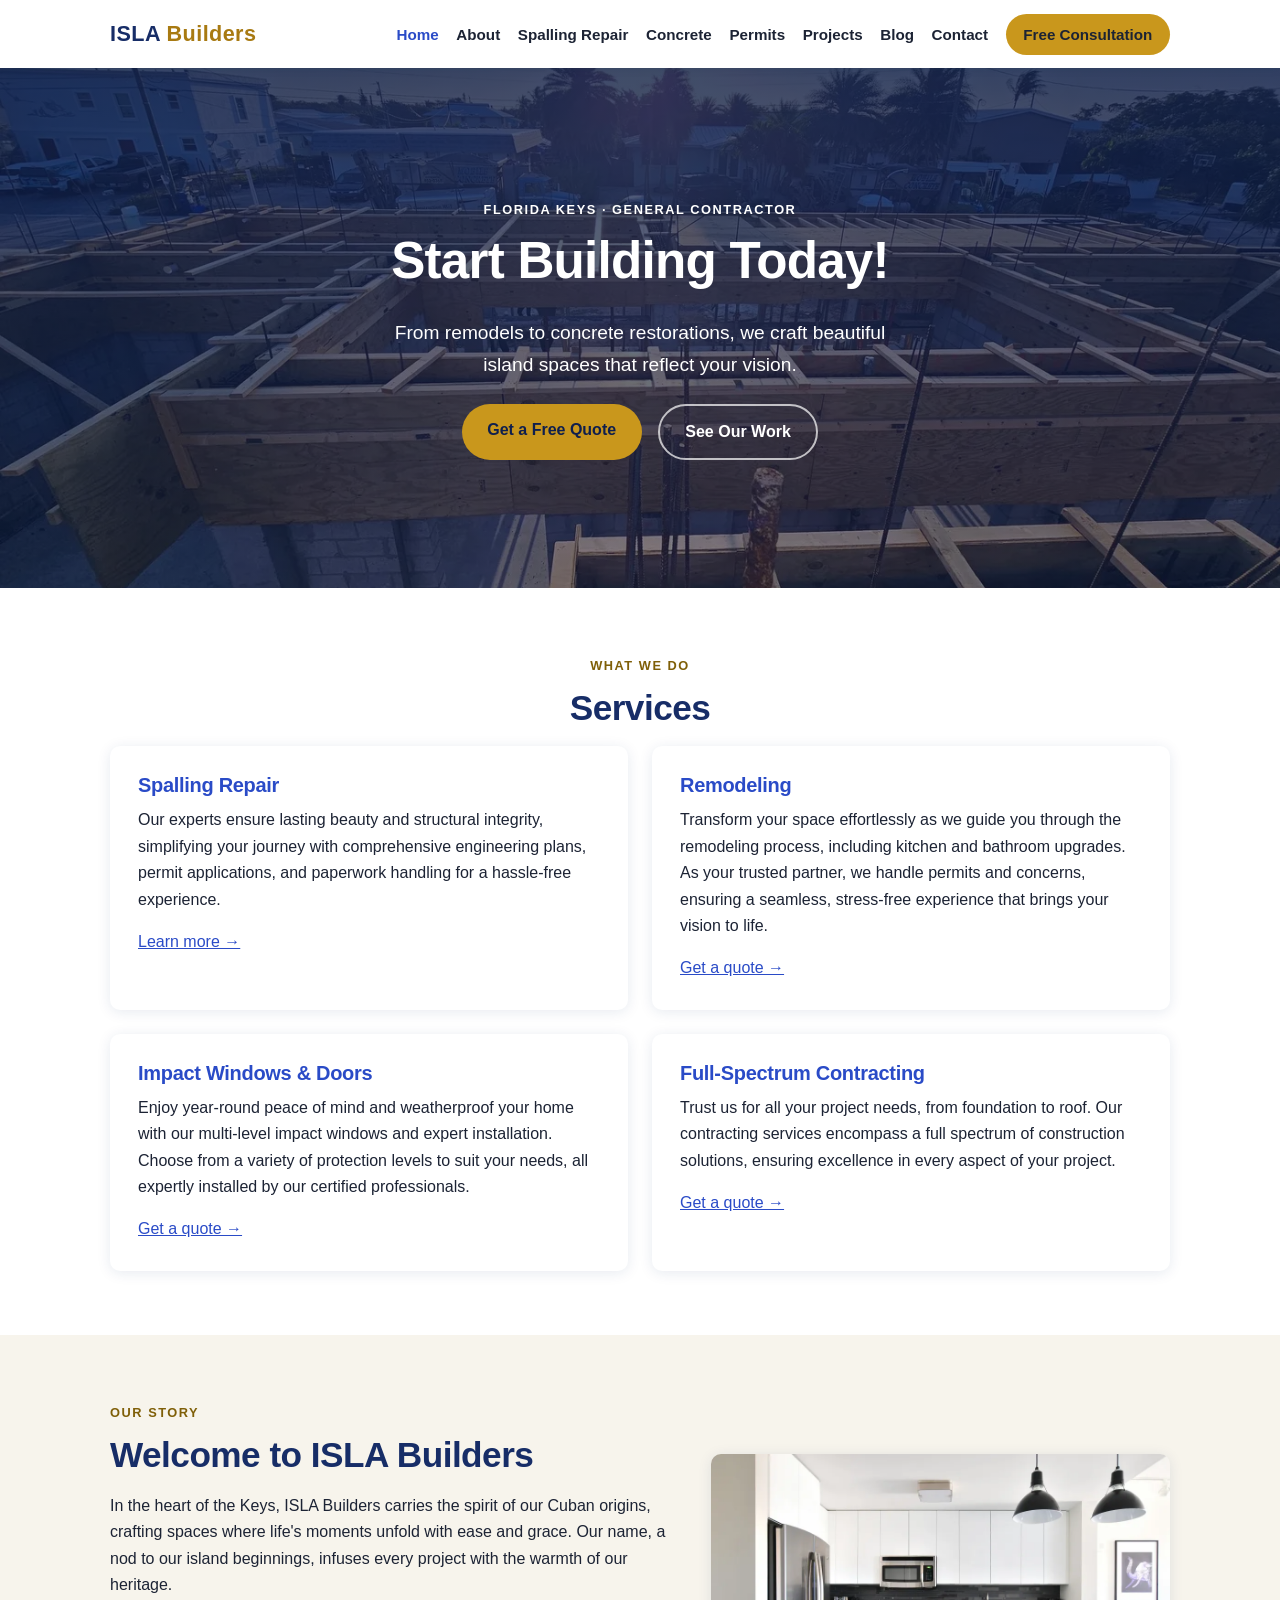
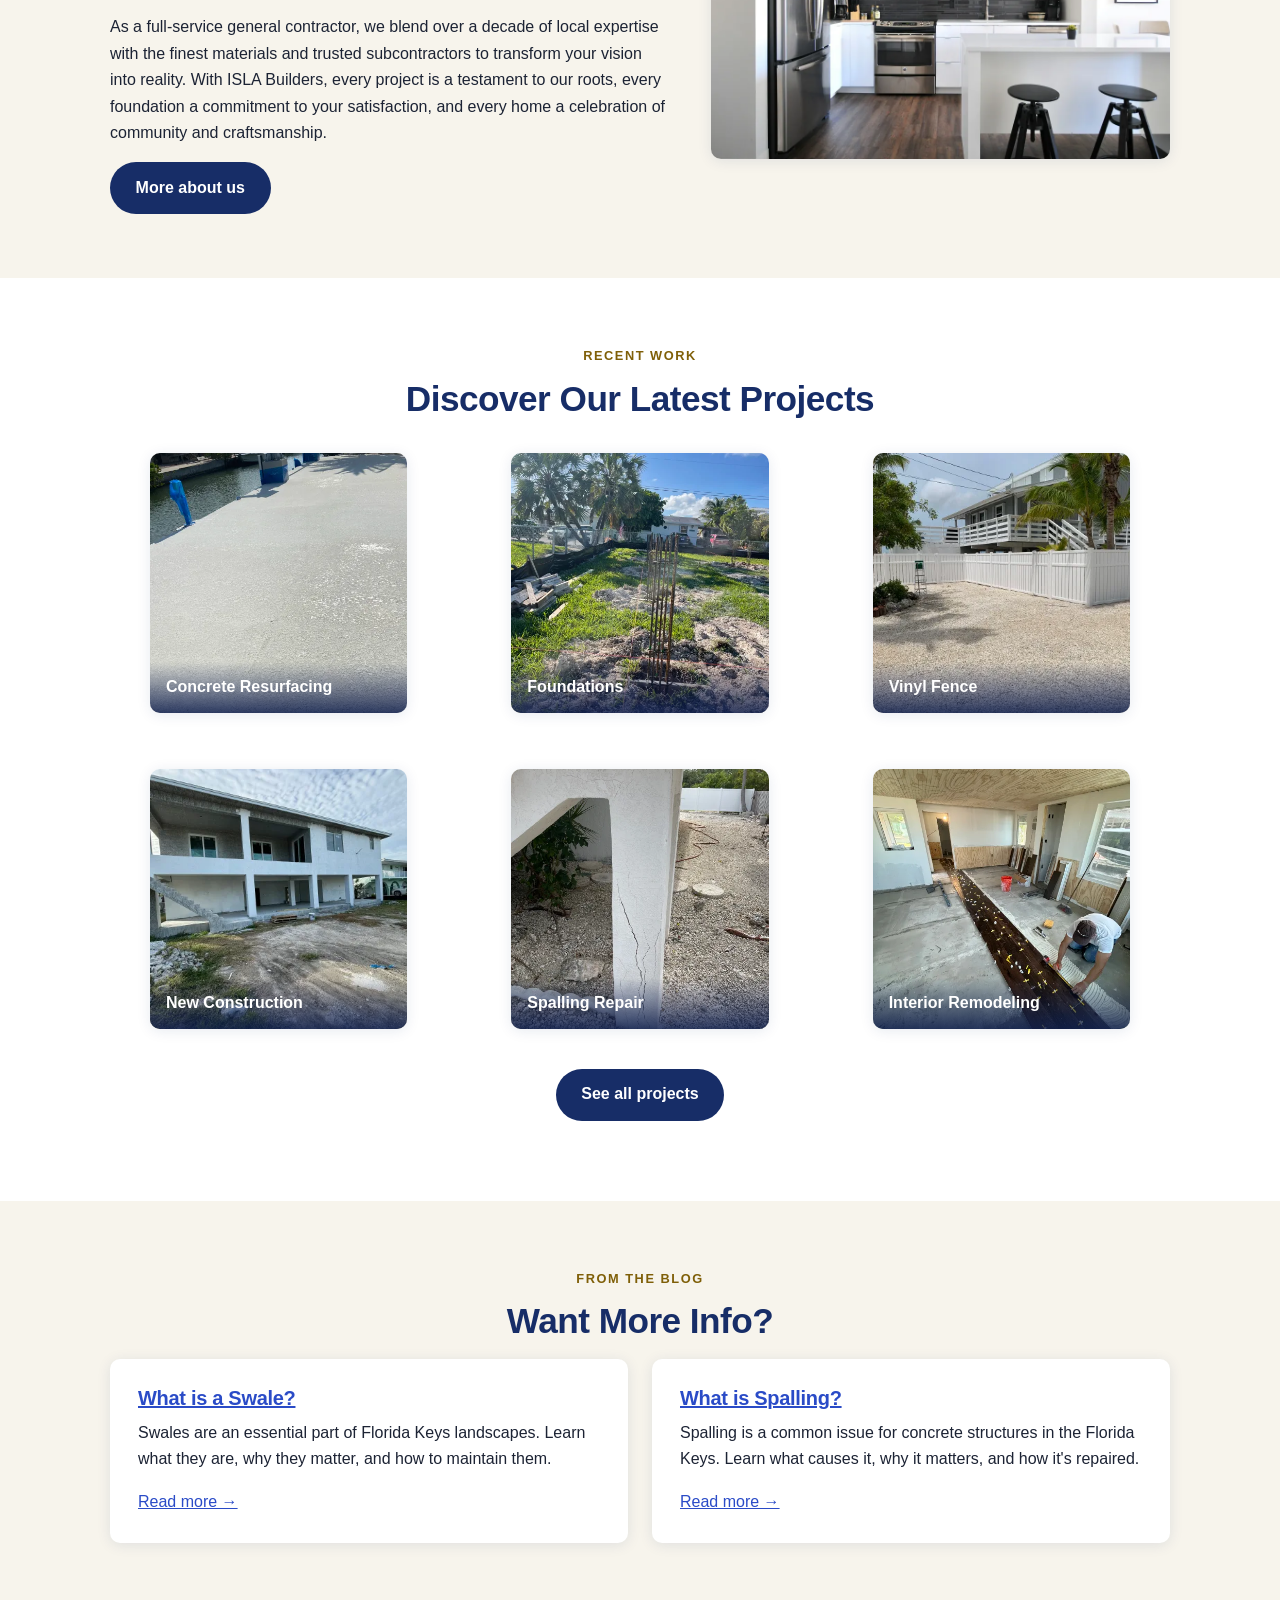
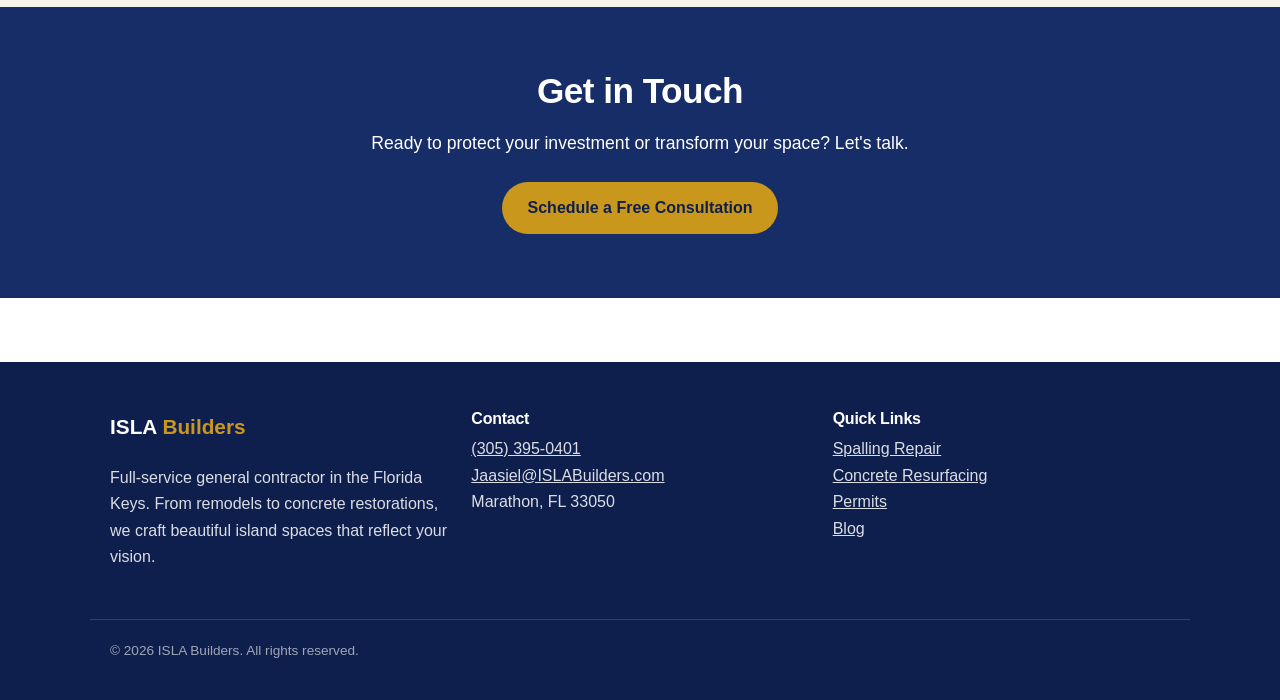
==== commit 11888540: "Fix rotated gallery photos; new sunrise formwork hero" ====
--- a/index.html
+++ b/index.html
@@ -1,6 +1,6 @@
-<!DOCTYPE html><html lang="en"> <head><meta charset="utf-8"><meta name="viewport" content="width=device-width, initial-scale=1"><title>ISLA Builders — General Contractor in the Florida Keys</title><meta name="description" content="ISLA Builders is a full-service general contractor in the Florida Keys specializing in spalling repair, concrete resurfacing, remodeling, and impact windows."><link rel="icon" href="/favicon.ico"><link rel="canonical" href="https://bobtheminerbot.github.io/"><meta property="og:title" content="ISLA Builders — General Contractor in the Florida Keys"><meta property="og:description" content="ISLA Builders is a full-service general contractor in the Florida Keys specializing in spalling repair, concrete resurfacing, remodeling, and impact windows."><meta property="og:type" content="website"><meta property="og:url" content="https://bobtheminerbot.github.io/"><meta property="og:image" content="https://bobtheminerbot.github.io/_astro/hero.CrGWL8c4.jpg"><meta property="og:site_name" content="ISLA Builders"><meta name="twitter:card" content="summary_large_image"><script type="application/ld+json">{"@context":"https://schema.org","@type":"GeneralContractor","name":"ISLA Builders","telephone":"+1-305-395-0401","email":"Jaasiel@ISLABuilders.com","url":"https://www.islabuilders.com","address":{"@type":"PostalAddress","addressLocality":"Marathon","addressRegion":"FL","postalCode":"33050","addressCountry":"US"},"areaServed":"Florida Keys"}</script><link rel="stylesheet" href="/_astro/about.eW0--9-9.css">
+<!DOCTYPE html><html lang="en"> <head><meta charset="utf-8"><meta name="viewport" content="width=device-width, initial-scale=1"><title>ISLA Builders — General Contractor in the Florida Keys</title><meta name="description" content="ISLA Builders is a full-service general contractor in the Florida Keys specializing in spalling repair, concrete resurfacing, remodeling, and impact windows."><link rel="icon" href="/favicon.ico"><link rel="canonical" href="https://bobtheminerbot.github.io/"><meta property="og:title" content="ISLA Builders — General Contractor in the Florida Keys"><meta property="og:description" content="ISLA Builders is a full-service general contractor in the Florida Keys specializing in spalling repair, concrete resurfacing, remodeling, and impact windows."><meta property="og:type" content="website"><meta property="og:url" content="https://bobtheminerbot.github.io/"><meta property="og:image" content="https://bobtheminerbot.github.io/_astro/hero.DnGGNrXJ.jpg"><meta property="og:site_name" content="ISLA Builders"><meta name="twitter:card" content="summary_large_image"><script type="application/ld+json">{"@context":"https://schema.org","@type":"GeneralContractor","name":"ISLA Builders","telephone":"+1-305-395-0401","email":"Jaasiel@ISLABuilders.com","url":"https://www.islabuilders.com","address":{"@type":"PostalAddress","addressLocality":"Marathon","addressRegion":"FL","postalCode":"33050","addressCountry":"US"},"areaServed":"Florida Keys"}</script><link rel="stylesheet" href="/_astro/about.eW0--9-9.css">
 <style>.hero[data-astro-cid-j7pv25f6]{position:relative;min-height:520px;display:flex}.hero-img[data-astro-cid-j7pv25f6]{position:absolute;inset:0;width:100%;height:100%;object-fit:cover}.hero-overlay[data-astro-cid-j7pv25f6]{position:relative;width:100%;display:flex;align-items:center;background:linear-gradient(#0f1f4dcc,#0f1f4d80);padding:6rem 0}.hero-overlay[data-astro-cid-j7pv25f6] h1[data-astro-cid-j7pv25f6],.hero-overlay[data-astro-cid-j7pv25f6] p[data-astro-cid-j7pv25f6]{color:var(--white)}.hero-overlay[data-astro-cid-j7pv25f6] .kicker[data-astro-cid-j7pv25f6]{color:var(--white);text-shadow:0 1px 6px rgba(0,0,0,.45)}.hero-overlay[data-astro-cid-j7pv25f6] .container[data-astro-cid-j7pv25f6]{text-align:center}.lede[data-astro-cid-j7pv25f6]{font-size:1.2rem;max-width:34rem;margin-inline:auto}.hero-actions[data-astro-cid-j7pv25f6]{display:flex;gap:1rem;flex-wrap:wrap;margin-top:1.5rem;justify-content:center}.welcome[data-astro-cid-j7pv25f6]{display:grid;grid-template-columns:1.1fr .9fr;gap:2.5rem;align-items:center}.welcome-img[data-astro-cid-j7pv25f6]{border-radius:var(--radius);box-shadow:var(--shadow)}@media(max-width:900px){.welcome[data-astro-cid-j7pv25f6]{grid-template-columns:1fr}}.cta-banner[data-astro-cid-j7pv25f6]{text-align:center}.cta-banner[data-astro-cid-j7pv25f6] p[data-astro-cid-j7pv25f6]{font-size:1.1rem;margin-bottom:1.5rem}
-</style></head> <body> <header class="site-header" data-astro-cid-3ef6ksr2> <div class="container inner" data-astro-cid-3ef6ksr2> <a class="wordmark" href="/" data-astro-cid-3ef6ksr2>ISLA <span data-astro-cid-3ef6ksr2>Builders</span></a> <input type="checkbox" id="nav-toggle" aria-hidden="true" data-astro-cid-3ef6ksr2> <label for="nav-toggle" class="hamburger" aria-label="Menu" data-astro-cid-3ef6ksr2>☰</label> <nav data-astro-cid-3ef6ksr2> <a href="/" class="active" data-astro-cid-3ef6ksr2>Home</a><a href="/about" data-astro-cid-3ef6ksr2>About</a><a href="/spalling" data-astro-cid-3ef6ksr2>Spalling Repair</a><a href="/concrete-resurfacing" data-astro-cid-3ef6ksr2>Concrete</a><a href="/permits" data-astro-cid-3ef6ksr2>Permits</a><a href="/projects" data-astro-cid-3ef6ksr2>Projects</a><a href="/blog" data-astro-cid-3ef6ksr2>Blog</a><a href="/contact" data-astro-cid-3ef6ksr2>Contact</a> <a class="btn btn--primary nav-cta" href="/contact" data-astro-cid-3ef6ksr2>Free Consultation</a> </nav> </div> </header>  <main>  <section class="hero" data-astro-cid-j7pv25f6> <img src="/_astro/hero.CrGWL8c4_Z8zN9n.webp" srcset="/_astro/hero.CrGWL8c4_ZeI9fd.webp 800w, /_astro/hero.CrGWL8c4_2uaK2p.webp 1400w, /_astro/hero.CrGWL8c4_1uIW9t.webp 2000w" alt="ISLA Builders project in the Florida Keys" loading="eager" sizes="100vw" data-astro-cid-j7pv25f6="true" decoding="async" fetchpriority="auto" width="2500" height="3333" class="hero-img"> <div class="hero-overlay" data-astro-cid-j7pv25f6> <div class="container" data-astro-cid-j7pv25f6> <span class="kicker" data-astro-cid-j7pv25f6>Florida Keys · General Contractor</span> <h1 data-astro-cid-j7pv25f6>Start Building Today!</h1> <p class="lede" data-astro-cid-j7pv25f6>
+</style></head> <body> <header class="site-header" data-astro-cid-3ef6ksr2> <div class="container inner" data-astro-cid-3ef6ksr2> <a class="wordmark" href="/" data-astro-cid-3ef6ksr2>ISLA <span data-astro-cid-3ef6ksr2>Builders</span></a> <input type="checkbox" id="nav-toggle" aria-hidden="true" data-astro-cid-3ef6ksr2> <label for="nav-toggle" class="hamburger" aria-label="Menu" data-astro-cid-3ef6ksr2>☰</label> <nav data-astro-cid-3ef6ksr2> <a href="/" class="active" data-astro-cid-3ef6ksr2>Home</a><a href="/about" data-astro-cid-3ef6ksr2>About</a><a href="/spalling" data-astro-cid-3ef6ksr2>Spalling Repair</a><a href="/concrete-resurfacing" data-astro-cid-3ef6ksr2>Concrete</a><a href="/permits" data-astro-cid-3ef6ksr2>Permits</a><a href="/projects" data-astro-cid-3ef6ksr2>Projects</a><a href="/blog" data-astro-cid-3ef6ksr2>Blog</a><a href="/contact" data-astro-cid-3ef6ksr2>Contact</a> <a class="btn btn--primary nav-cta" href="/contact" data-astro-cid-3ef6ksr2>Free Consultation</a> </nav> </div> </header>  <main>  <section class="hero" data-astro-cid-j7pv25f6> <img src="/_astro/hero.DnGGNrXJ_1rTpfO.webp" srcset="/_astro/hero.DnGGNrXJ_ZvFVo2.webp 800w, /_astro/hero.DnGGNrXJ_dXMv5.webp 1400w, /_astro/hero.DnGGNrXJ_GsX17.webp 2000w" alt="Sunrise over new-construction formwork at an ISLA Builders job site in the Florida Keys" loading="eager" sizes="100vw" data-astro-cid-j7pv25f6="true" decoding="async" fetchpriority="auto" width="2500" height="1875" class="hero-img"> <div class="hero-overlay" data-astro-cid-j7pv25f6> <div class="container" data-astro-cid-j7pv25f6> <span class="kicker" data-astro-cid-j7pv25f6>Florida Keys · General Contractor</span> <h1 data-astro-cid-j7pv25f6>Start Building Today!</h1> <p class="lede" data-astro-cid-j7pv25f6>
 From remodels to concrete restorations, we craft beautiful island
           spaces that reflect your vision.
 </p> <div class="hero-actions" data-astro-cid-j7pv25f6> <a class="btn btn--primary" href="/contact" data-astro-cid-j7pv25f6>Get a Free Quote</a> <a class="btn btn--ghost" href="/projects" data-astro-cid-j7pv25f6>See Our Work</a> </div> </div> </div> </section> <section class="section" data-astro-cid-j7pv25f6> <div class="container" data-astro-cid-j7pv25f6> <div class="section-head" data-astro-cid-j7pv25f6> <span class="kicker" data-astro-cid-j7pv25f6>What we do</span> <h2 data-astro-cid-j7pv25f6>Services</h2> </div> <div class="grid grid--2" data-astro-cid-j7pv25f6> <div class="card" data-astro-cid-j7pv25f6> <h3 data-astro-cid-j7pv25f6>Spalling Repair</h3> <p data-astro-cid-j7pv25f6>Our experts ensure lasting beauty and structural integrity, simplifying your journey with comprehensive engineering plans, permit applications, and paperwork handling for a hassle-free experience.</p> <a href="/spalling" data-astro-cid-j7pv25f6>Learn more →</a> </div><div class="card" data-astro-cid-j7pv25f6> <h3 data-astro-cid-j7pv25f6>Remodeling</h3> <p data-astro-cid-j7pv25f6>Transform your space effortlessly as we guide you through the remodeling process, including kitchen and bathroom upgrades. As your trusted partner, we handle permits and concerns, ensuring a seamless, stress-free experience that brings your vision to life.</p> <a href="/contact" data-astro-cid-j7pv25f6>Get a quote →</a> </div><div class="card" data-astro-cid-j7pv25f6> <h3 data-astro-cid-j7pv25f6>Impact Windows &amp; Doors</h3> <p data-astro-cid-j7pv25f6>Enjoy year-round peace of mind and weatherproof your home with our multi-level impact windows and expert installation. Choose from a variety of protection levels to suit your needs, all expertly installed by our certified professionals.</p> <a href="/contact" data-astro-cid-j7pv25f6>Get a quote →</a> </div><div class="card" data-astro-cid-j7pv25f6> <h3 data-astro-cid-j7pv25f6>Full-Spectrum Contracting</h3> <p data-astro-cid-j7pv25f6>Trust us for all your project needs, from foundation to roof. Our contracting services encompass a full spectrum of construction solutions, ensuring excellence in every aspect of your project.</p> <a href="/contact" data-astro-cid-j7pv25f6>Get a quote →</a> </div> </div> </div> </section> <section class="section section--sand" data-astro-cid-j7pv25f6> <div class="container welcome" data-astro-cid-j7pv25f6> <div data-astro-cid-j7pv25f6> <span class="kicker" data-astro-cid-j7pv25f6>Our story</span> <h2 data-astro-cid-j7pv25f6>Welcome to ISLA Builders</h2> <p data-astro-cid-j7pv25f6>
